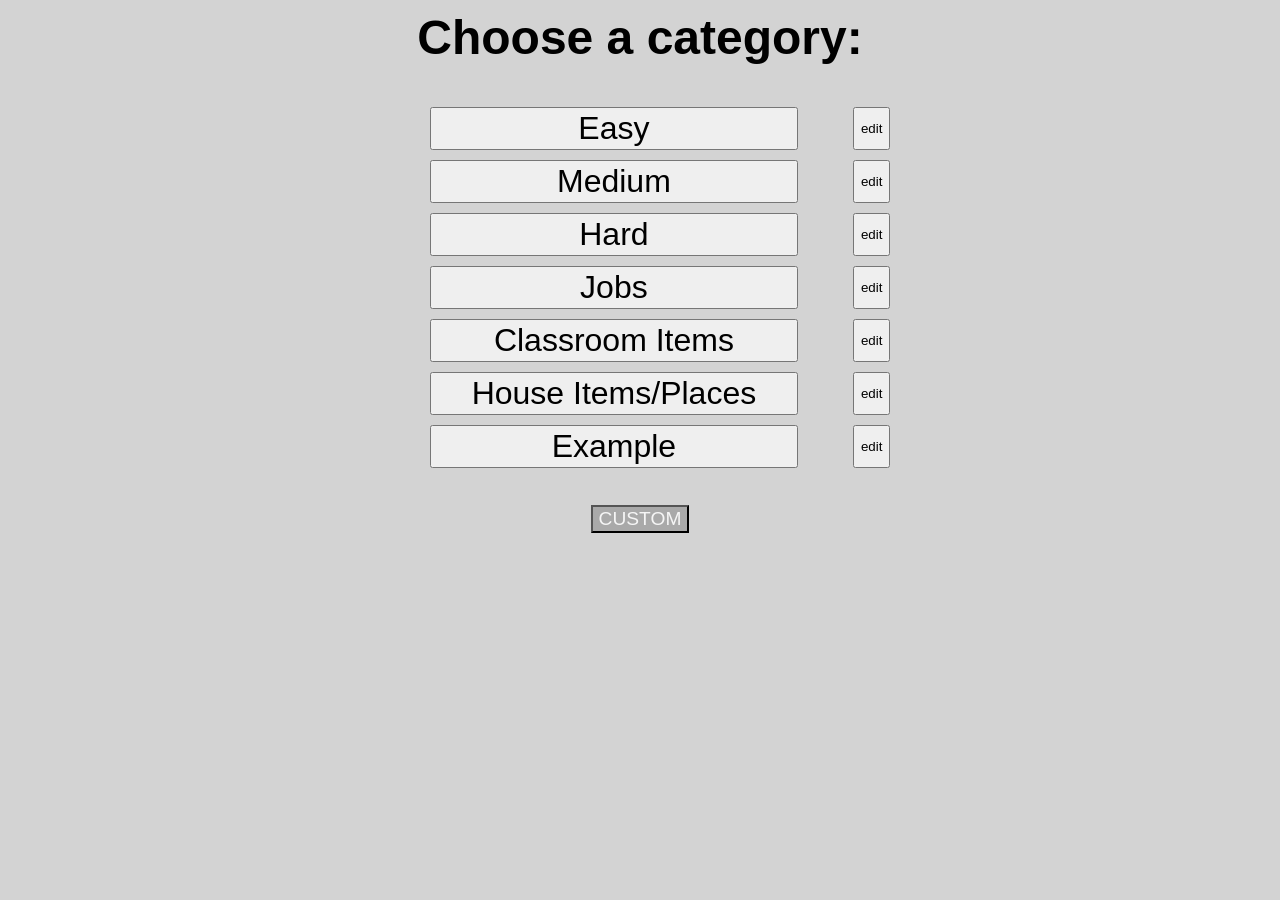
==== index.html @ 09a6c8d5 "Update and rename heads up.html to index.html" ====
<!DOCTYPE html>
<html lang="en">
<head>
    <meta charset="UTF-8">
    <meta name="viewport" content="width=device-width, initial-scale=1.0">
    <link rel="stylesheet" href="style.css">
    <title>Heads Up for Class</title>
</head>
<body>
      <div id="categories">
        <h2>Choose a category:</h2>
          <ul id="category-buttons">
            <li><button id="daily1" class="category">Easy</button><button id="daily1-edit" class="edit">edit</button></li>
            <li><button id="daily2" class="category">Medium</button><button id="daily2-edit" class="edit">edit</button></li>
            <li><button id="daily3" class="category">Hard</button><button id="daily3-edit" class="edit">edit</button></li>
            <li><button id="jobs" class="category">Jobs</button><button id="jobs-edit" class="edit">edit</button></li>
            <li><button id="classroom" class="category">Classroom Items</button><button id="classroom-edit" class="edit">edit</button></li>
            <li><button id="house" class="category">House Items/Places</button><button id="house-edit" class="edit">edit</button></li>
            <li><button id="example" class="category">Example</button><button id="example-edit" class="edit">edit</button></li>

          </ul>

        <button id="custom">CUSTOM</button>
      </div>

      <div id="customize">
        <button id="close-edit">x</button>
        <h3 id="c-title"></h3>
        <div>
          <input type="text" name="add" id="add">
          <button id="add-button">Enter</button>
        </div>
        <button id="start">Start with Custom</button>
      </div>


      <div id="game">
        <div id="word"></div>
        <div id="game-buttons">
          <button id="pass">PASS</button>
          <button id="get">GET</button>
        </div>
        <div id="game-info">
          <div>
            <p>
              Cards left: <span id="cards"></span>
            </p>
            <p>
              Score: <span id="score"></span>
            </p>
          </div>

          <div>
            <button id="reset">RESET</button>
            <button id="hide">HIDE</button>
          </div>
        </div>
      </div>

      <script src="app.js"></script>
</body>
</html>
---- style.css ----
body{
    font-family:'Gill Sans', 'Gill Sans MT', Calibri, 'Trebuchet MS', sans-serif ;
    margin: 0;
}

button{
    color: black;
}

#categories{
    position: absolute;
    z-index: 1;
    background-color: lightgray;
    display: flex;
    justify-content: start;
    align-items: center;
    flex-direction: column;
    width: 100vw;
    height: 100vh;
}

#category-buttons{
    display: flex;
    flex-direction: column;
    gap: 5px;
    width: 60%;
    overflow-y: hidden;
}

#category-buttons li{
    display: flex;
    justify-content: space-between;
}

h2{
    font-size: 3em;
    margin: 10px;
}

.category{
    font-family:'Gill Sans', 'Gill Sans MT', Calibri, 'Trebuchet MS', sans-serif;
    font-size: 2rem;
    color: black;
    width: 80%;
}

#customize{
    position: absolute;
    width: 100vw;
    height: 100vh;
    z-index: 2;
    background-color: lightskyblue;
    display: none;
    justify-content:center;
    align-items: center;
    text-align: center;
    flex-direction: column;
    gap: 10px;
}

#start{
    width: 15%;
}

#customize h3{
    font-size: 2.2em;
    font-family: Impact, Haettenschweiler, 'Arial Narrow Bold', sans-serif;
    margin-bottom: 10px;
}

#customize button{
    font-family: 'Courier New', Courier, monospace;
    font-size: 1.2em;
    width: fit-content;
}

#customize input{
    font-size: 1.2em;
}

ul{
    width: 90%;
    font-size: 2em;
    list-style: none;
    text-align: center;
    display: flex;
    align-items: center;
    flex-direction: column;
    overflow-y: scroll;
}

ul li{
    width: inherit;
    margin-bottom: 5px ;
}

.close{
    background-color: lightcoral;
    padding: 0 5px;
    border-radius: 2px;
    margin-left: 20px;
    /* display: none; */
}

#close-edit{
    position: absolute;
    top: -10px;
    left: 0;
    border: none;
    background-color: inherit;
    font-weight: 800;
    font-size: 50px !important;
    padding: 0 10px;
    font-family: Arial, Helvetica, sans-serif !important;
}

#custom{
    background-color: darkgray;
    color: whitesmoke;
    font-size: 1.2em;
}

#game{
    display: flex;
    flex-direction: column;
}

#word{
    text-align: center;
    display: none;
    justify-content: center;
    align-items: center;
    padding: 10px;
    font-size: calc(8rem + 2vw);
    background-color: whitesmoke;
    height: 400px;
}

#game-buttons{
    display: flex;
    justify-content: space-between;
    border-top: solid darkgrey 2px;
}

#game-buttons button{
    font-family: Impact, Haettenschweiler, 'Arial Narrow Bold', sans-serif;
    font-size: 2em;
    width: 30%;
    padding: 10px 0;
}

#pass{
    background-color: gold;
}

#get{
    background-color: greenyellow;
}

#game-info{
    padding: 10px;
}

#game-info p:nth-of-type(2){
    font-family: Impact, Haettenschweiler, 'Arial Narrow Bold', sans-serif;
    font-size: 1.5em;
}

#reset, #hide{
    font-family: 'Courier New', Courier, monospace;
    font-size: 1.2em;
    margin: 0 20px 0 0;
    width: 20%;
    padding: 5px 5px;
}

#reset{
    font-weight: 600;
    background-color: rgb(249, 94, 94);
}
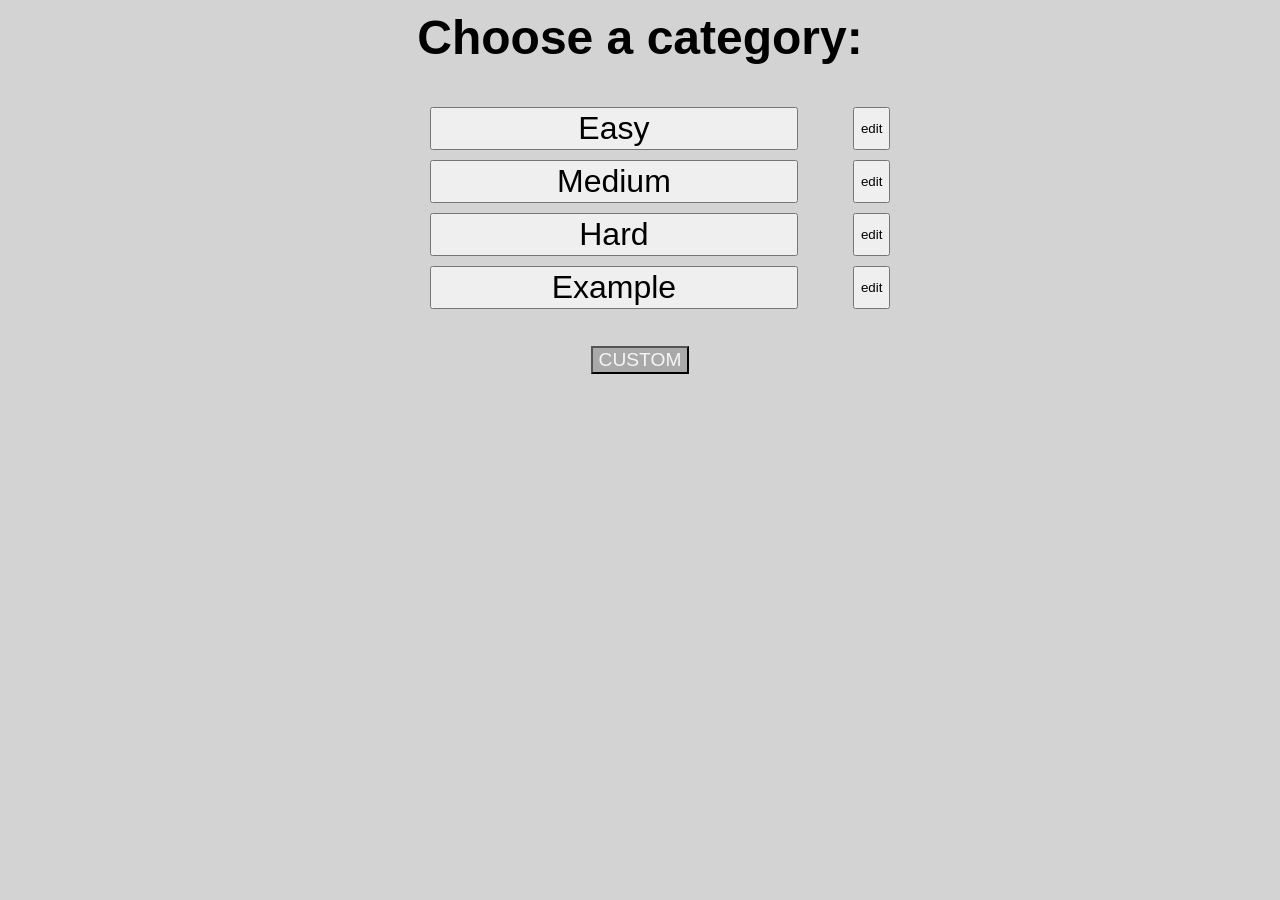
==== commit 761ccf22: "Fix HTML formatting issues in index.html" ====
--- a/index.html
+++ b/index.html
@@ -13,9 +13,6 @@
             <li><button id="daily1" class="category">Easy</button><button id="daily1-edit" class="edit">edit</button></li>
             <li><button id="daily2" class="category">Medium</button><button id="daily2-edit" class="edit">edit</button></li>
             <li><button id="daily3" class="category">Hard</button><button id="daily3-edit" class="edit">edit</button></li>
-            <li><button id="jobs" class="category">Jobs</button><button id="jobs-edit" class="edit">edit</button></li>
-            <li><button id="classroom" class="category">Classroom Items</button><button id="classroom-edit" class="edit">edit</button></li>
-            <li><button id="house" class="category">House Items/Places</button><button id="house-edit" class="edit">edit</button></li>
             <li><button id="example" class="category">Example</button><button id="example-edit" class="edit">edit</button></li>
 
           </ul>
@@ -60,3 +57,4 @@
       <script src="app.js"></script>
 </body>
 </html>
+
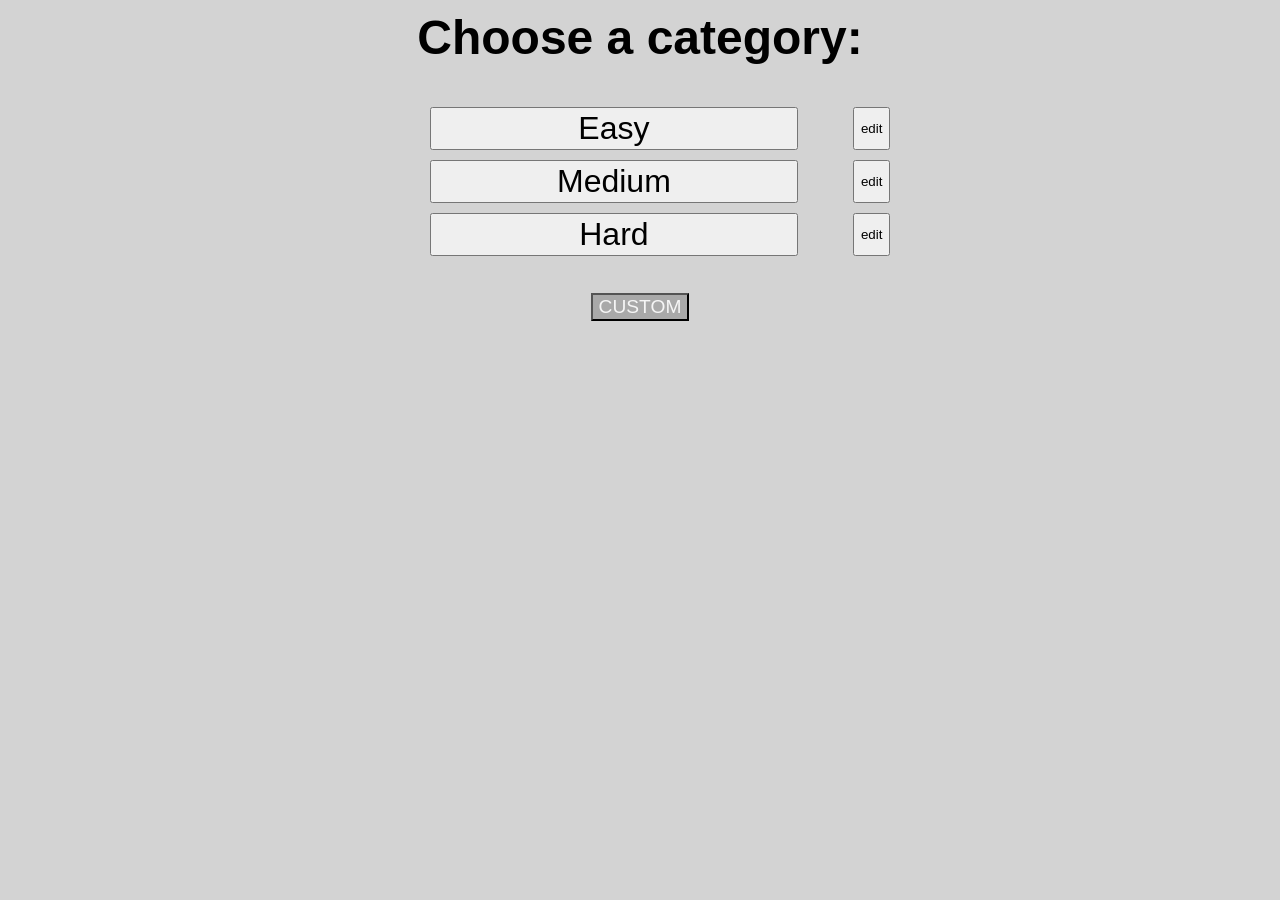
==== commit 415750f4: "Add files via upload" ====
--- a/index.html
+++ b/index.html
@@ -13,8 +13,6 @@
             <li><button id="daily1" class="category">Easy</button><button id="daily1-edit" class="edit">edit</button></li>
             <li><button id="daily2" class="category">Medium</button><button id="daily2-edit" class="edit">edit</button></li>
             <li><button id="daily3" class="category">Hard</button><button id="daily3-edit" class="edit">edit</button></li>
-            <li><button id="example" class="category">Example</button><button id="example-edit" class="edit">edit</button></li>
-
           </ul>
 
         <button id="custom">CUSTOM</button>
@@ -49,7 +47,6 @@
 
           <div>
             <button id="reset">RESET</button>
-            <button id="hide">HIDE</button>
           </div>
         </div>
       </div>
@@ -57,4 +54,3 @@
       <script src="app.js"></script>
 </body>
 </html>
-
--- a/style.css
+++ b/style.css
@@ -131,9 +131,12 @@
     justify-content: center;
     align-items: center;
     padding: 10px;
-    font-size: calc(8rem + 2vw);
+    font-size: clamp(2rem, 10vw, 8rem);
+    line-height: 1.1;
+    overflow-wrap: anywhere;
+    word-break: break-word;
     background-color: whitesmoke;
-    height: 400px;
+    height: 50vh;
 }
 
 #game-buttons{
@@ -166,7 +169,7 @@
     font-size: 1.5em;
 }
 
-#reset, #hide{
+#reset{
     font-family: 'Courier New', Courier, monospace;
     font-size: 1.2em;
     margin: 0 20px 0 0;
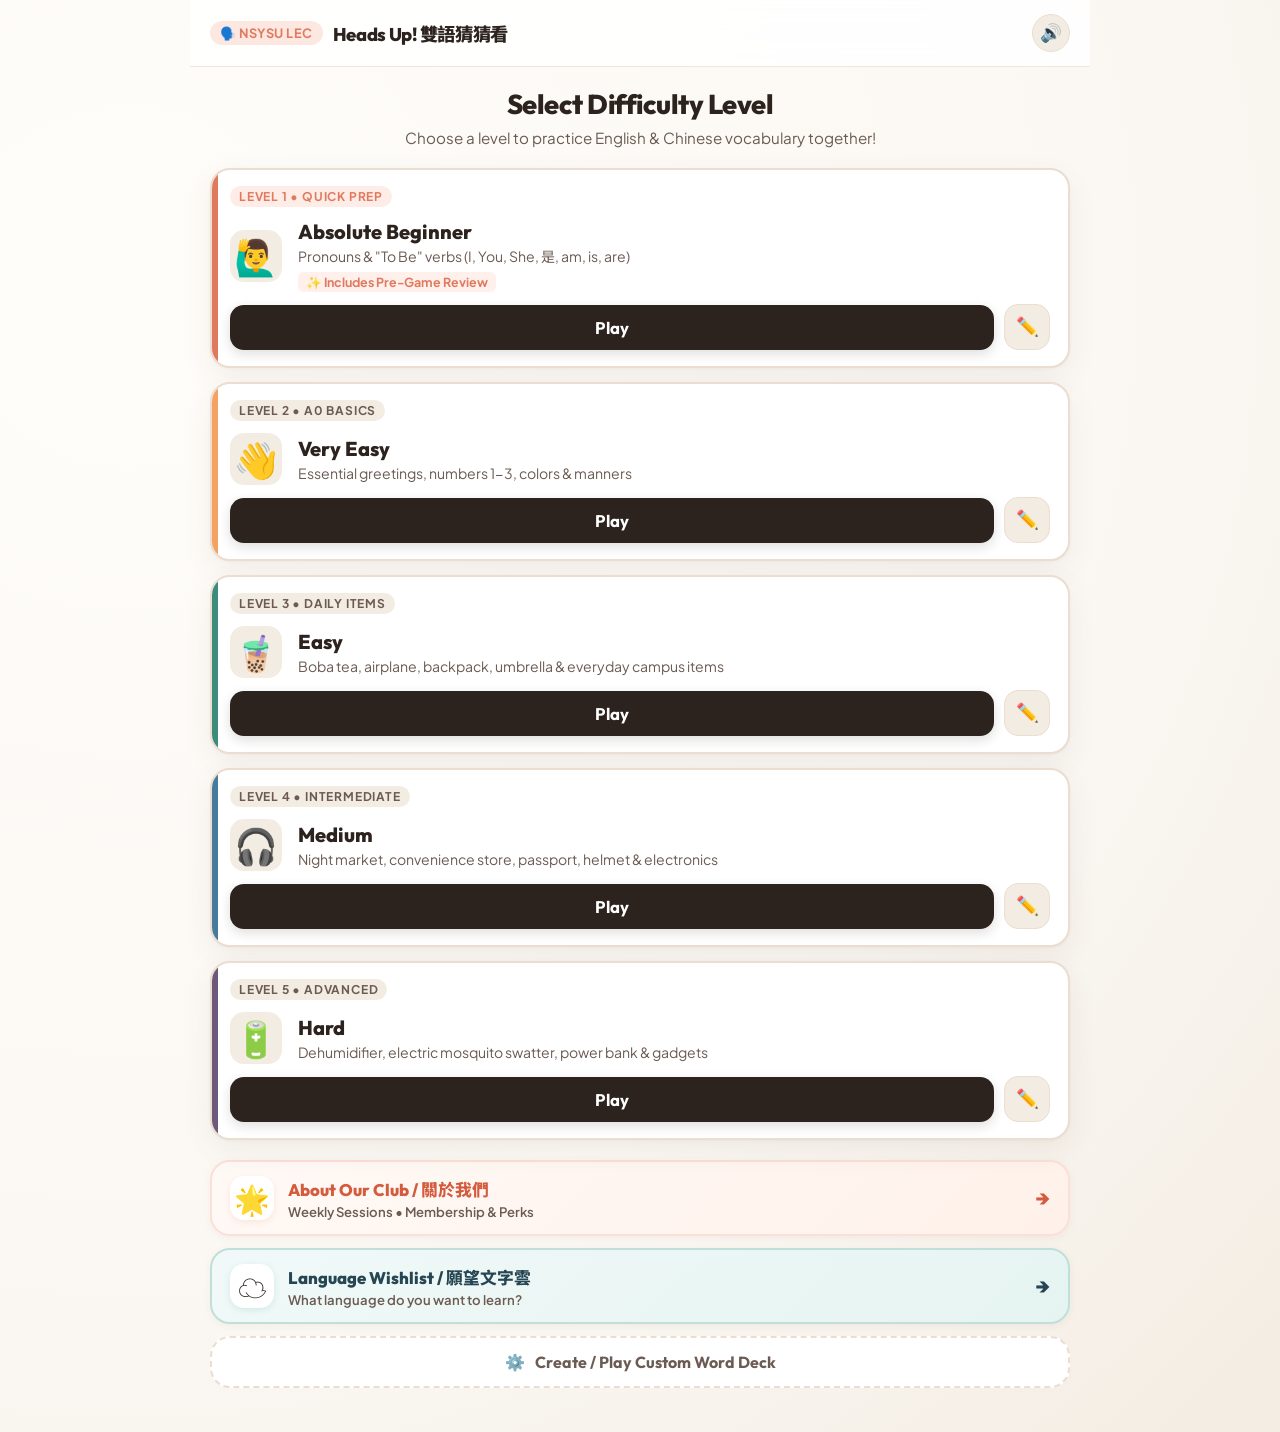
==== commit cd53c5b1: "v2.0 Club Fair Edition" ====
--- a/index.html
+++ b/index.html
@@ -1,56 +1,294 @@
-<!DOCTYPE html>
-<html lang="en">
-<head>
-    <meta charset="UTF-8">
-    <meta name="viewport" content="width=device-width, initial-scale=1.0">
-    <link rel="stylesheet" href="style.css">
-    <title>Heads Up for Class</title>
-</head>
-<body>
-      <div id="categories">
-        <h2>Choose a category:</h2>
-          <ul id="category-buttons">
-            <li><button id="daily1" class="category">Easy</button><button id="daily1-edit" class="edit">edit</button></li>
-            <li><button id="daily2" class="category">Medium</button><button id="daily2-edit" class="edit">edit</button></li>
-            <li><button id="daily3" class="category">Hard</button><button id="daily3-edit" class="edit">edit</button></li>
-          </ul>
-
-        <button id="custom">CUSTOM</button>
-      </div>
-
-      <div id="customize">
-        <button id="close-edit">x</button>
-        <h3 id="c-title"></h3>
-        <div>
-          <input type="text" name="add" id="add">
-          <button id="add-button">Enter</button>
-        </div>
-        <button id="start">Start with Custom</button>
-      </div>
-
-
-      <div id="game">
-        <div id="word"></div>
-        <div id="game-buttons">
-          <button id="pass">PASS</button>
-          <button id="get">GET</button>
-        </div>
-        <div id="game-info">
-          <div>
-            <p>
-              Cards left: <span id="cards"></span>
-            </p>
-            <p>
-              Score: <span id="score"></span>
-            </p>
-          </div>
-
-          <div>
-            <button id="reset">RESET</button>
-          </div>
-        </div>
-      </div>
-
-      <script src="app.js"></script>
-</body>
-</html>
+<!DOCTYPE html>
+<html lang="en">
+<head>
+    <meta charset="UTF-8">
+    <meta name="viewport" content="width=device-width, initial-scale=1.0, maximum-scale=1.0, user-scalable=no">
+    <title>NSYSU Heads Up! • Language Exchange Club</title>
+    <!-- Modern Typography from Google Fonts -->
+    <link rel="preconnect" href="https://fonts.googleapis.com">
+    <link rel="preconnect" href="https://fonts.gstatic.com" crossorigin>
+    <link href="https://fonts.googleapis.com/css2?family=Noto+Sans+TC:wght@400;600;700;900&family=Outfit:wght@400;600;700;800;900&family=Plus+Jakarta+Sans:wght@500;600;700;800&display=swap" rel="stylesheet">
+    <link rel="stylesheet" href="style.css">
+</head>
+<body>
+    <div class="app-container">
+        <!-- TOP APP BAR -->
+        <header class="app-header">
+            <div class="brand">
+                <span class="brand-badge">🗣️ NSYSU LEC</span>
+                <h1 class="app-title">Heads Up! 雙語猜猜看</h1>
+            </div>
+            <div class="header-controls">
+                <button id="sound-toggle" class="icon-btn" title="Toggle Sound" aria-label="Toggle Sound">🔊</button>
+            </div>
+        </header>
+
+        <!-- MAIN MENU / CATEGORIES SCREEN -->
+        <main id="categories" class="screen screen-active">
+            <div class="menu-intro">
+                <h2 class="section-title">Select Difficulty Level</h2>
+                <p class="section-subtitle">Choose a level to practice English & Chinese vocabulary together!</p>
+            </div>
+
+            <div id="category-grid" class="category-grid">
+                <!-- Level 1: Absolute Beginner -->
+                <div class="level-card level-absolute-beginner" data-level="absolute_beginner">
+                    <div class="level-badge">Level 1 • Quick Prep</div>
+                    <div class="level-content">
+                        <div class="level-icon">🙋‍♂️</div>
+                        <div class="level-info">
+                            <h3 class="level-title">Absolute Beginner</h3>
+                            <p class="level-desc">Pronouns & "To Be" verbs (I, You, She, 是, am, is, are)</p>
+                            <span class="level-tag">✨ Includes Pre-Game Review</span>
+                        </div>
+                    </div>
+                    <div class="card-actions">
+                        <button class="btn-play category" id="btn-absolute_beginner">Play</button>
+                        <button class="btn-edit edit" id="edit-absolute_beginner" title="View or Edit words">✏️</button>
+                    </div>
+                </div>
+
+                <!-- Level 2: Very Easy -->
+                <div class="level-card level-very-easy" data-level="very_easy">
+                    <div class="level-badge">Level 2 • A0 Basics</div>
+                    <div class="level-content">
+                        <div class="level-icon">👋</div>
+                        <div class="level-info">
+                            <h3 class="level-title">Very Easy</h3>
+                            <p class="level-desc">Essential greetings, numbers 1-3, colors & manners</p>
+                        </div>
+                    </div>
+                    <div class="card-actions">
+                        <button class="btn-play category" id="btn-very_easy">Play</button>
+                        <button class="btn-edit edit" id="edit-very_easy" title="View or Edit words">✏️</button>
+                    </div>
+                </div>
+
+                <!-- Level 3: Easy -->
+                <div class="level-card level-easy" data-level="easy">
+                    <div class="level-badge">Level 3 • Daily Items</div>
+                    <div class="level-content">
+                        <div class="level-icon">🧋</div>
+                        <div class="level-info">
+                            <h3 class="level-title">Easy</h3>
+                            <p class="level-desc">Boba tea, airplane, backpack, umbrella & everyday campus items</p>
+                        </div>
+                    </div>
+                    <div class="card-actions">
+                        <button class="btn-play category" id="btn-easy">Play</button>
+                        <button class="btn-edit edit" id="edit-easy" title="View or Edit words">✏️</button>
+                    </div>
+                </div>
+
+                <!-- Level 4: Medium -->
+                <div class="level-card level-medium" data-level="medium">
+                    <div class="level-badge">Level 4 • Intermediate</div>
+                    <div class="level-content">
+                        <div class="level-icon">🎧</div>
+                        <div class="level-info">
+                            <h3 class="level-title">Medium</h3>
+                            <p class="level-desc">Night market, convenience store, passport, helmet & electronics</p>
+                        </div>
+                    </div>
+                    <div class="card-actions">
+                        <button class="btn-play category" id="btn-medium">Play</button>
+                        <button class="btn-edit edit" id="edit-medium" title="View or Edit words">✏️</button>
+                    </div>
+                </div>
+
+                <!-- Level 5: Hard -->
+                <div class="level-card level-hard" data-level="hard">
+                    <div class="level-badge">Level 5 • Advanced</div>
+                    <div class="level-content">
+                        <div class="level-icon">🔋</div>
+                        <div class="level-info">
+                            <h3 class="level-title">Hard</h3>
+                            <p class="level-desc">Dehumidifier, electric mosquito swatter, power bank & gadgets</p>
+                        </div>
+                    </div>
+                    <div class="card-actions">
+                        <button class="btn-play category" id="btn-hard">Play</button>
+                        <button class="btn-edit edit" id="edit-hard" title="View or Edit words">✏️</button>
+                    </div>
+                </div>
+            </div>
+
+            <!-- Menu Action Section: About Club, Word Cloud & Custom Deck -->
+            <div class="menu-action-section">
+                <a id="about-btn" href="about.html" class="btn-about" title="Learn more about our club">
+                    <div class="btn-about-content">
+                        <span class="btn-about-icon">🌟</span>
+                        <div class="btn-about-text">
+                            <span class="btn-about-title">About Our Club / 關於我們</span>
+                            <span class="btn-about-subtitle">Weekly Sessions • Membership & Perks</span>
+                        </div>
+                    </div>
+                    <span class="btn-about-arrow">→</span>
+                </a>
+
+                <a id="wordcloud-btn" href="wordcloud.html" class="btn-about" style="border-color: #C1DFDA; background: linear-gradient(135deg, #F0F9F8 0%, #E6F4F1 100%);" title="Interactive Language Wishlist Word Cloud">
+                    <div class="btn-about-content">
+                        <span class="btn-about-icon" style="box-shadow: 0 2px 6px rgba(42, 157, 143, 0.15);">☁️</span>
+                        <div class="btn-about-text">
+                            <span class="btn-about-title" style="color: #264653;">Language Wishlist / 願望文字雲</span>
+                            <span class="btn-about-subtitle">What language do you want to learn?</span>
+                        </div>
+                    </div>
+                    <span class="btn-about-arrow" style="color: #264653;">→</span>
+                </a>
+
+                <button id="custom" class="btn-custom">
+                    <span class="custom-icon">⚙️</span>
+                    <span>Create / Play Custom Word Deck</span>
+                </button>
+            </div>
+        </main>
+
+        <!-- PRE-GAME REVIEW SCREEN (FOR ABSOLUTE BEGINNER) -->
+        <section id="pregame-screen" class="screen" aria-hidden="true">
+            <div class="pregame-header">
+                <button id="pregame-back" class="btn-back">← Back to Levels</button>
+                <div class="pregame-badge">Level 1 Study Prep</div>
+                <h2 class="pregame-title">Absolute Beginner Review</h2>
+                <p class="pregame-subtitle">Take a moment to memorize these foundational pronouns and "to be" verbs!</p>
+            </div>
+
+            <!-- Target Goal Banner -->
+            <div class="learning-goal-card">
+                <div class="goal-icon">🎯</div>
+                <div class="goal-text">
+                    <strong>Booth Goal:</strong> After this round, you'll be able to introduce yourself:
+                    <div class="goal-examples">
+                        <span class="formula-chip">I am [Name] ↔ 我是 [Name] <small>(wǒ shì...)</small></span>
+                        <span class="formula-chip">You are [Name] ↔ 你是 [Name] <small>(nǐ shì...)</small></span>
+                    </div>
+                </div>
+            </div>
+
+            <!-- Flashcard Grid -->
+            <div id="pregame-vocab-grid" class="vocab-grid">
+                <!-- Dynamically populated via app.js -->
+            </div>
+
+            <div class="pregame-actions">
+                <button id="pregame-start-btn" class="btn-start-game">
+                    <span>🚀 I'm Ready! Start Game</span>
+                </button>
+            </div>
+        </section>
+
+        <!-- ACTIVE GAMEPLAY SCREEN -->
+        <section id="game" class="screen" aria-hidden="true">
+            <!-- Game Top Status Bar -->
+            <div id="game-status-bar" class="game-status-bar">
+                <button id="exit-game" class="btn-icon-exit" title="Exit to Menu">← Exit</button>
+                <div class="status-center">
+                    <span id="current-level-badge" class="level-indicator">Level</span>
+                    <div class="status-pills">
+                        <span class="pill pill-cards">Cards: <strong id="cards">0</strong></span>
+                        <span class="pill pill-score">Score: <strong id="score">0</strong></span>
+                    </div>
+                </div>
+                <button id="reset" class="btn-reset" title="Restart Deck">↺ Reset</button>
+            </div>
+
+            <!-- Main Word Card Area -->
+            <div class="game-card-wrapper">
+                <div id="word" class="active-word-card">
+                    <div class="word-placeholder">Get Ready...</div>
+                </div>
+            </div>
+
+            <!-- Keyboard Help for Facilitator -->
+            <div class="keyboard-hint">
+                <span>Keyboard: <kbd>←</kbd> / <kbd>P</kbd> Pass &nbsp;•&nbsp; <kbd>→</kbd> / <kbd>Space</kbd> / <kbd>G</kbd> Get</span>
+            </div>
+
+            <!-- MASSIVE MOBILE ACTION BUTTONS -->
+            <div id="game-buttons" class="game-action-buttons">
+                <button id="pass" class="action-btn btn-pass" aria-label="Pass Word">
+                    <span class="btn-label">PASS</span>
+                    <span class="btn-subtext">Skip (0 pts)</span>
+                </button>
+                <button id="get" class="action-btn btn-get" aria-label="Got Word Correct">
+                    <span class="btn-label">GET!</span>
+                    <span class="btn-subtext">Correct (+1 pt)</span>
+                </button>
+            </div>
+        </section>
+
+        <!-- GAME OVER / RESULTS MODAL -->
+        <div id="game-over-modal" class="modal-overlay" aria-hidden="true">
+            <div class="modal-dialog celebration-dialog">
+                <div class="celebration-emoji">🎉</div>
+                <h2 class="modal-title">Round Complete!</h2>
+                <p class="modal-subtitle">Great teamwork practicing English & Chinese!</p>
+                
+                <div class="score-summary-card">
+                    <div class="summary-item">
+                        <span class="summary-label">Final Score</span>
+                        <span id="final-score" class="summary-value">0</span>
+                    </div>
+                    <div class="summary-item">
+                        <span class="summary-label">Difficulty</span>
+                        <span id="final-level" class="summary-badge">Level</span>
+                    </div>
+                </div>
+
+                <!-- Community Social CTA Section -->
+                <div class="modal-community-section">
+                    <span class="community-heading">Join our community! 加入我們！</span>
+                    <div class="modal-social-buttons">
+                        <a href="https://www.instagram.com/nsysu_lec" target="_blank" rel="noopener noreferrer" class="modal-social-btn btn-modal-instagram" aria-label="Follow NSYSU LEC on Instagram">
+                            <svg width="18" height="18" viewBox="0 0 24 24" fill="none" stroke="currentColor" stroke-width="2" stroke-linecap="round" stroke-linejoin="round">
+                                <rect x="2" y="2" width="20" height="20" rx="5" ry="5"></rect>
+                                <path d="M16 11.37A4 4 0 1 1 12.63 8 4 4 0 0 1 16 11.37z"></path>
+                                <line x1="17.5" y1="6.5" x2="17.51" y2="6.5"></line>
+                            </svg>
+                            <span>Instagram</span>
+                        </a>
+                        <a href="https://line.me/R/ti/g/VmxLKr2CCt" target="_blank" rel="noopener noreferrer" class="modal-social-btn btn-modal-line" aria-label="Join NSYSU LEC on LINE Group">
+                            <svg width="18" height="18" viewBox="0 0 24 24" fill="currentColor">
+                                <path d="M19.365 9.863c.349 0 .63.285.63.631 0 .345-.281.63-.63.63H17.61v1.125h1.755c.349 0 .63.283.63.63 0 .344-.281.629-.63.629h-2.386c-.345 0-.627-.285-.627-.629V8.108c0-.345.282-.63.627-.63h2.386c.349 0 .63.285.63.63 0 .349-.281.63-.63.63H17.61v1.125h1.755zm-3.855 3.016c0 .27-.174.51-.432.596-.064.021-.133.031-.199.031-.211 0-.391-.09-.51-.25l-2.443-3.317v2.94c0 .344-.279.629-.631.629-.346 0-.626-.285-.626-.629V8.108c0-.27.173-.51.43-.595.06-.023.136-.033.194-.033.195 0 .375.104.495.254l2.462 3.33V8.108c0-.345.282-.63.63-.63.345 0 .63.285.63.63v4.771zm-5.741 0c0 .344-.282.629-.631.629-.345 0-.627-.285-.627-.629V8.108c0-.345.282-.63.627-.63.349 0 .631.285.631.63v4.771zm-2.466.629H4.917c-.345 0-.63-.285-.63-.629V8.108c0-.345.285-.63.63-.63.348 0 .63.285.63.63v4.141h1.756c.348 0 .629.283.629.63 0 .344-.281.629-.629.629M24 10.314C24 4.943 18.615.572 12 .572S0 4.943 0 10.314c0 4.811 4.27 8.842 10.035 9.608.391.082.923.258 1.058.59.12.301.079.766.038 1.08l-.164 1.02c-.045.301-.24 1.186 1.049.645 1.291-.539 6.916-4.078 9.436-6.975C23.176 14.393 24 12.458 24 10.314"/>
+                            </svg>
+                            <span>LINE Group</span>
+                        </a>
+                    </div>
+                </div>
+
+                <div class="modal-actions">
+                    <button id="play-again-btn" class="btn-modal-primary">🔄 Play Level Again</button>
+                    <button id="return-menu-btn" class="btn-modal-secondary">🏠 Back to Levels</button>
+                </div>
+            </div>
+        </div>
+
+        <!-- CUSTOMIZE & WORD EDIT MODAL -->
+        <div id="customize" class="modal-overlay" aria-hidden="true">
+            <div class="modal-dialog edit-dialog">
+                <div class="modal-header">
+                    <h3 id="c-title" class="modal-title">Customize Words</h3>
+                    <button id="close-edit" class="btn-modal-close" aria-label="Close dialog">✕</button>
+                </div>
+
+                <div class="add-word-bar">
+                    <input type="text" name="add" id="add" placeholder="e.g. Bubble Tea / 珍珠奶茶 (zhēn zhū nǎi chá)" autocomplete="off">
+                    <button id="add-button" class="btn-add">Add Word</button>
+                </div>
+                <p class="edit-hint">Format tip: <code>English / 中文 (pinyin)</code> with optional emoji.</p>
+
+                <div class="words-list-wrapper">
+                    <!-- Dynamic list container -->
+                    <div id="edit-list-container"></div>
+                </div>
+
+                <div class="modal-footer">
+                    <button id="start" class="btn-modal-primary">Start with this Deck</button>
+                </div>
+            </div>
+        </div>
+    </div>
+
+    <script src="app.js"></script>
+</body>
+</html>
--- a/style.css
+++ b/style.css
@@ -1,183 +1,2980 @@
-body{
-    font-family:'Gill Sans', 'Gill Sans MT', Calibri, 'Trebuchet MS', sans-serif ;
-    margin: 0;
-}
-
-button{
-    color: black;
-}
-
-#categories{
-    position: absolute;
-    z-index: 1;
-    background-color: lightgray;
-    display: flex;
-    justify-content: start;
-    align-items: center;
-    flex-direction: column;
-    width: 100vw;
-    height: 100vh;
-}
-
-#category-buttons{
-    display: flex;
-    flex-direction: column;
-    gap: 5px;
-    width: 60%;
-    overflow-y: hidden;
-}
-
-#category-buttons li{
-    display: flex;
-    justify-content: space-between;
-}
-
-h2{
-    font-size: 3em;
-    margin: 10px;
-}
-
-.category{
-    font-family:'Gill Sans', 'Gill Sans MT', Calibri, 'Trebuchet MS', sans-serif;
-    font-size: 2rem;
-    color: black;
-    width: 80%;
-}
-
-#customize{
-    position: absolute;
-    width: 100vw;
-    height: 100vh;
-    z-index: 2;
-    background-color: lightskyblue;
-    display: none;
-    justify-content:center;
-    align-items: center;
-    text-align: center;
-    flex-direction: column;
-    gap: 10px;
-}
-
-#start{
-    width: 15%;
-}
-
-#customize h3{
-    font-size: 2.2em;
-    font-family: Impact, Haettenschweiler, 'Arial Narrow Bold', sans-serif;
-    margin-bottom: 10px;
-}
-
-#customize button{
-    font-family: 'Courier New', Courier, monospace;
-    font-size: 1.2em;
-    width: fit-content;
-}
-
-#customize input{
-    font-size: 1.2em;
-}
-
-ul{
-    width: 90%;
-    font-size: 2em;
-    list-style: none;
-    text-align: center;
-    display: flex;
-    align-items: center;
-    flex-direction: column;
-    overflow-y: scroll;
-}
-
-ul li{
-    width: inherit;
-    margin-bottom: 5px ;
-}
-
-.close{
-    background-color: lightcoral;
-    padding: 0 5px;
-    border-radius: 2px;
-    margin-left: 20px;
-    /* display: none; */
-}
-
-#close-edit{
-    position: absolute;
-    top: -10px;
-    left: 0;
-    border: none;
-    background-color: inherit;
-    font-weight: 800;
-    font-size: 50px !important;
-    padding: 0 10px;
-    font-family: Arial, Helvetica, sans-serif !important;
-}
-
-#custom{
-    background-color: darkgray;
-    color: whitesmoke;
-    font-size: 1.2em;
-}
-
-#game{
-    display: flex;
-    flex-direction: column;
-}
-
-#word{
-    text-align: center;
-    display: none;
-    justify-content: center;
-    align-items: center;
-    padding: 10px;
-    font-size: clamp(2rem, 10vw, 8rem);
-    line-height: 1.1;
-    overflow-wrap: anywhere;
-    word-break: break-word;
-    background-color: whitesmoke;
-    height: 50vh;
-}
-
-#game-buttons{
-    display: flex;
-    justify-content: space-between;
-    border-top: solid darkgrey 2px;
-}
-
-#game-buttons button{
-    font-family: Impact, Haettenschweiler, 'Arial Narrow Bold', sans-serif;
-    font-size: 2em;
-    width: 30%;
-    padding: 10px 0;
-}
-
-#pass{
-    background-color: gold;
-}
-
-#get{
-    background-color: greenyellow;
-}
-
-#game-info{
-    padding: 10px;
-}
-
-#game-info p:nth-of-type(2){
-    font-family: Impact, Haettenschweiler, 'Arial Narrow Bold', sans-serif;
-    font-size: 1.5em;
-}
-
-#reset{
-    font-family: 'Courier New', Courier, monospace;
-    font-size: 1.2em;
-    margin: 0 20px 0 0;
-    width: 20%;
-    padding: 5px 5px;
-}
-
-#reset{
-    font-weight: 600;
-    background-color: rgb(249, 94, 94);
-}
+/* ==========================================================================
+   NSYSU Language Exchange Club - Unified Design System
+   Heads Up Game • Club Landing Page • Interactive Word Cloud
+   ========================================================================== */
+
+:root {
+    /* Warm Campus & Cafe Palette */
+    --bg-main: #FBF8F4;
+    --bg-surface: #FFFFFF;
+    --bg-surface-elevated: #FFFDF9;
+    --bg-subtle: #F3ECE2;
+    --border-color: #EBDDCF;
+    --border-subtle: #F0E6DC;
+    
+    /* Typography Colors */
+    --text-primary: #2C221E;
+    --text-secondary: #6B5B53;
+    --text-muted: #9C8C84;
+    --text-inverse: #FFFFFF;
+    
+    /* Level Accent Colors */
+    --color-absolute-beginner: #E07A5F;
+    --color-very-easy: #F4A261;
+    --color-easy: #3D8B7A;
+    --color-medium: #457B9D;
+    --color-hard: #6D597A;
+    --color-custom: #7C6A58;
+
+    /* Gameplay Actions */
+    --btn-pass-bg: linear-gradient(135deg, #F4A261 0%, #E76F51 100%);
+    --btn-pass-shadow: 0 8px 24px rgba(231, 111, 81, 0.35);
+    --btn-pass-border: #D45B3E;
+
+    --btn-get-bg: linear-gradient(135deg, #52B788 0%, #2D6A4F 100%);
+    --btn-get-shadow: 0 8px 24px rgba(45, 106, 79, 0.38);
+    --btn-get-border: #1E4E38;
+
+    /* Brand & Social Colors */
+    --brand-accent: #E07A5F;
+    --brand-accent-soft: #FDE8E1;
+    --color-line: #06C755;
+    --color-line-hover: #05b34c;
+    --gradient-instagram: linear-gradient(45deg, #f09433 0%, #e6683c 25%, #dc2743 50%, #cc2366 75%, #bc1888 100%);
+
+    /* Radii */
+    --radius-sm: 8px;
+    --radius-md: 14px;
+    --radius-lg: 20px;
+    --radius-xl: 28px;
+    --radius-full: 9999px;
+
+    /* Shadows */
+    --shadow-sm: 0 2px 8px rgba(78, 52, 46, 0.05);
+    --shadow-md: 0 6px 20px rgba(78, 52, 46, 0.08);
+    --shadow-lg: 0 14px 36px rgba(78, 52, 46, 0.12);
+    --shadow-card: 0 10px 30px rgba(78, 52, 46, 0.07), 0 1px 3px rgba(0, 0, 0, 0.03);
+
+    /* Fonts */
+    --font-heading: 'Outfit', 'Noto Sans TC', sans-serif;
+    --font-body: 'Plus Jakarta Sans', 'Noto Sans TC', sans-serif;
+    --font-cn: 'Noto Sans TC', sans-serif;
+}
+
+/* Box sizing and Base Reset */
+*, *::before, *::after {
+    box-sizing: border-box;
+    margin: 0;
+    padding: 0;
+    -webkit-tap-highlight-color: transparent;
+}
+
+html, body {
+    width: 100%;
+    min-height: 100%;
+    overflow-x: hidden;
+    background-color: var(--bg-main);
+    color: var(--text-primary);
+    font-family: var(--font-body);
+    -webkit-font-smoothing: antialiased;
+    -moz-osx-font-smoothing: grayscale;
+}
+
+body {
+    background: radial-gradient(circle at 10% 20%, #FFFDF9 0%, var(--bg-main) 60%, var(--bg-subtle) 100%);
+    user-select: none;
+}
+
+a {
+    color: inherit;
+    text-decoration: none;
+}
+
+/* App Container (Heads Up Game) */
+.app-container {
+    width: 100%;
+    max-width: 900px;
+    margin: 0 auto;
+    min-height: 100vh;
+    display: flex;
+    flex-direction: column;
+    position: relative;
+    padding: 0;
+}
+
+/* --------------------------------------------------------------------------
+   App Header (Heads Up Game)
+   -------------------------------------------------------------------------- */
+.app-header {
+    display: flex;
+    justify-content: space-between;
+    align-items: center;
+    padding: 14px 20px;
+    background: rgba(255, 255, 255, 0.84);
+    backdrop-filter: blur(12px);
+    -webkit-backdrop-filter: blur(12px);
+    border-bottom: 1px solid var(--border-subtle);
+    position: sticky;
+    top: 0;
+    z-index: 50;
+}
+
+.brand {
+    display: flex;
+    align-items: center;
+    gap: 10px;
+}
+
+.brand-badge {
+    background: var(--brand-accent-soft);
+    color: var(--brand-accent);
+    font-size: 0.8rem;
+    font-weight: 700;
+    padding: 4px 10px;
+    border-radius: var(--radius-full);
+    letter-spacing: 0.5px;
+    display: inline-flex;
+    align-items: center;
+    gap: 4px;
+}
+
+.app-title {
+    font-family: var(--font-heading);
+    font-size: 1.15rem;
+    font-weight: 800;
+    color: var(--text-primary);
+    letter-spacing: -0.3px;
+}
+
+.header-controls {
+    display: flex;
+    align-items: center;
+    gap: 8px;
+}
+
+.icon-btn {
+    background: var(--bg-subtle);
+    border: 1px solid var(--border-color);
+    border-radius: var(--radius-full);
+    width: 38px;
+    height: 38px;
+    display: flex;
+    align-items: center;
+    justify-content: center;
+    font-size: 1.1rem;
+    cursor: pointer;
+    transition: all 0.2s ease;
+}
+
+.icon-btn:hover {
+    background: var(--border-color);
+    transform: scale(1.05);
+}
+
+.icon-btn:active {
+    transform: scale(0.95);
+}
+
+/* --------------------------------------------------------------------------
+   Screen Transitions & Layout (Heads Up Game)
+   -------------------------------------------------------------------------- */
+.screen {
+    display: none;
+    flex-direction: column;
+    flex: 1;
+    width: 100%;
+    padding: 20px;
+    opacity: 0;
+    transform: translateY(8px);
+    transition: opacity 0.25s ease, transform 0.25s ease;
+}
+
+.screen.screen-active {
+    display: flex;
+    opacity: 1;
+    transform: translateY(0);
+}
+
+/* --------------------------------------------------------------------------
+   Main Menu / Categories Screen
+   -------------------------------------------------------------------------- */
+.menu-intro {
+    text-align: center;
+    margin-bottom: 20px;
+}
+
+.section-title {
+    font-family: var(--font-heading);
+    font-size: 1.7rem;
+    font-weight: 800;
+    color: var(--text-primary);
+    letter-spacing: -0.5px;
+    margin-bottom: 6px;
+}
+
+.section-subtitle {
+    font-size: 0.95rem;
+    color: var(--text-secondary);
+    line-height: 1.4;
+}
+
+.category-grid {
+    display: flex;
+    flex-direction: column;
+    gap: 14px;
+    margin-bottom: 20px;
+}
+
+/* Level Cards */
+.level-card {
+    background: var(--bg-surface);
+    border: 2px solid var(--border-color);
+    border-radius: var(--radius-lg);
+    padding: 16px 18px;
+    box-shadow: var(--shadow-card);
+    display: flex;
+    flex-direction: column;
+    gap: 12px;
+    position: relative;
+    overflow: hidden;
+    transition: transform 0.2s ease, box-shadow 0.2s ease, border-color 0.2s ease;
+}
+
+.level-card::before {
+    content: '';
+    position: absolute;
+    left: 0;
+    top: 0;
+    bottom: 0;
+    width: 6px;
+}
+
+.level-absolute-beginner::before { background: var(--color-absolute-beginner); }
+.level-very-easy::before { background: var(--color-very-easy); }
+.level-easy::before { background: var(--color-easy); }
+.level-medium::before { background: var(--color-medium); }
+.level-hard::before { background: var(--color-hard); }
+
+.level-card:hover {
+    transform: translateY(-2px);
+    box-shadow: var(--shadow-md);
+    border-color: #D8C7B8;
+}
+
+.level-badge {
+    align-self: flex-start;
+    font-size: 0.75rem;
+    font-weight: 700;
+    text-transform: uppercase;
+    letter-spacing: 0.8px;
+    padding: 3px 9px;
+    border-radius: var(--radius-full);
+    background: var(--bg-subtle);
+    color: var(--text-secondary);
+}
+
+.level-absolute-beginner .level-badge {
+    background: #FEECE7;
+    color: var(--color-absolute-beginner);
+}
+
+.level-content {
+    display: flex;
+    align-items: center;
+    gap: 16px;
+}
+
+.level-icon {
+    font-size: 2.2rem;
+    width: 52px;
+    height: 52px;
+    min-width: 52px;
+    background: var(--bg-subtle);
+    border-radius: var(--radius-md);
+    display: flex;
+    align-items: center;
+    justify-content: center;
+}
+
+.level-info {
+    flex: 1;
+}
+
+.level-title {
+    font-family: var(--font-heading);
+    font-size: 1.25rem;
+    font-weight: 800;
+    color: var(--text-primary);
+    margin-bottom: 3px;
+}
+
+.level-desc {
+    font-size: 0.88rem;
+    color: var(--text-secondary);
+    line-height: 1.35;
+}
+
+.level-tag {
+    display: inline-block;
+    margin-top: 6px;
+    font-size: 0.78rem;
+    font-weight: 700;
+    color: var(--color-absolute-beginner);
+    background: #FFF0EB;
+    padding: 2px 8px;
+    border-radius: 6px;
+}
+
+.card-actions {
+    display: flex;
+    gap: 10px;
+    align-items: center;
+}
+
+.btn-play {
+    flex: 1;
+    background: var(--text-primary);
+    color: var(--text-inverse);
+    font-family: var(--font-heading);
+    font-size: 1.05rem;
+    font-weight: 700;
+    padding: 12px 20px;
+    border: none;
+    border-radius: var(--radius-md);
+    cursor: pointer;
+    box-shadow: 0 4px 12px rgba(44, 34, 30, 0.15);
+    transition: all 0.2s ease;
+    display: flex;
+    align-items: center;
+    justify-content: center;
+    gap: 8px;
+}
+
+.btn-play:hover {
+    background: #433630;
+    transform: scale(1.01);
+}
+
+.btn-play:active {
+    transform: scale(0.98);
+}
+
+.btn-edit {
+    background: var(--bg-subtle);
+    border: 1px solid var(--border-color);
+    border-radius: var(--radius-md);
+    width: 46px;
+    height: 46px;
+    display: flex;
+    align-items: center;
+    justify-content: center;
+    font-size: 1.15rem;
+    cursor: pointer;
+    transition: all 0.2s ease;
+}
+
+.btn-edit:hover {
+    background: var(--border-color);
+    transform: scale(1.05);
+}
+
+/* --------------------------------------------------------------------------
+   Menu Action Section (About Link & Custom Deck)
+   -------------------------------------------------------------------------- */
+.menu-action-section {
+    display: flex;
+    flex-direction: column;
+    gap: 12px;
+    margin-bottom: 24px;
+}
+
+.btn-about {
+    width: 100%;
+    background: linear-gradient(135deg, #FFF9F5 0%, #FFF1EA 100%);
+    border: 2px solid #FCDFD7;
+    border-radius: var(--radius-lg);
+    padding: 14px 18px;
+    cursor: pointer;
+    display: flex;
+    align-items: center;
+    justify-content: space-between;
+    gap: 14px;
+    box-shadow: var(--shadow-sm);
+    transition: all 0.2s ease;
+    text-align: left;
+    text-decoration: none;
+}
+
+.btn-about:hover {
+    transform: translateY(-2px);
+    border-color: var(--brand-accent);
+    box-shadow: 0 8px 24px rgba(224, 122, 95, 0.22);
+    background: linear-gradient(135deg, #FFFDFB 0%, #FFEBE0 100%);
+}
+
+.btn-about:active {
+    transform: scale(0.98);
+}
+
+.btn-about-content {
+    display: flex;
+    align-items: center;
+    gap: 14px;
+}
+
+.btn-about-icon {
+    font-size: 1.8rem;
+    background: #FFFFFF;
+    width: 44px;
+    height: 44px;
+    min-width: 44px;
+    border-radius: var(--radius-md);
+    display: flex;
+    align-items: center;
+    justify-content: center;
+    box-shadow: 0 2px 6px rgba(224, 122, 95, 0.15);
+}
+
+.btn-about-text {
+    display: flex;
+    flex-direction: column;
+    gap: 2px;
+}
+
+.btn-about-title {
+    font-family: var(--font-heading);
+    font-size: 1.05rem;
+    font-weight: 800;
+    color: #D45B3E;
+}
+
+.btn-about-subtitle {
+    font-size: 0.82rem;
+    color: var(--text-secondary);
+    font-weight: 600;
+}
+
+.btn-about-arrow {
+    font-family: var(--font-heading);
+    font-size: 1.3rem;
+    font-weight: 800;
+    color: #D45B3E;
+    transition: transform 0.2s ease;
+}
+
+.btn-about:hover .btn-about-arrow {
+    transform: translateX(4px);
+}
+
+.btn-custom {
+    width: 100%;
+    background: var(--bg-surface);
+    border: 2px dashed var(--border-color);
+    border-radius: var(--radius-lg);
+    padding: 14px 20px;
+    font-family: var(--font-heading);
+    font-size: 1rem;
+    font-weight: 700;
+    color: var(--text-secondary);
+    cursor: pointer;
+    display: flex;
+    align-items: center;
+    justify-content: center;
+    gap: 10px;
+    transition: all 0.2s ease;
+}
+
+.btn-custom:hover {
+    border-color: var(--brand-accent);
+    color: var(--brand-accent);
+    background: var(--brand-accent-soft);
+}
+
+/* --------------------------------------------------------------------------
+   Pre-Game Review Screen (Level 1 Study Prep)
+   -------------------------------------------------------------------------- */
+#pregame-screen {
+    gap: 18px;
+}
+
+.pregame-header {
+    display: flex;
+    flex-direction: column;
+    align-items: center;
+    text-align: center;
+    position: relative;
+    padding-top: 10px;
+}
+
+.btn-back {
+    align-self: flex-start;
+    background: var(--bg-surface);
+    border: 1px solid var(--border-color);
+    color: var(--text-secondary);
+    font-family: var(--font-heading);
+    font-size: 0.9rem;
+    font-weight: 700;
+    padding: 8px 14px;
+    border-radius: var(--radius-full);
+    cursor: pointer;
+    margin-bottom: 12px;
+    transition: all 0.2s ease;
+}
+
+.btn-back:hover {
+    background: var(--bg-subtle);
+    color: var(--text-primary);
+}
+
+.pregame-badge {
+    background: #FEECE7;
+    color: var(--color-absolute-beginner);
+    font-size: 0.8rem;
+    font-weight: 800;
+    text-transform: uppercase;
+    letter-spacing: 0.8px;
+    padding: 4px 12px;
+    border-radius: var(--radius-full);
+    margin-bottom: 8px;
+}
+
+.pregame-title {
+    font-family: var(--font-heading);
+    font-size: 1.65rem;
+    font-weight: 800;
+    color: var(--text-primary);
+    margin-bottom: 4px;
+}
+
+.pregame-subtitle {
+    font-size: 0.92rem;
+    color: var(--text-secondary);
+    max-width: 500px;
+}
+
+/* Learning Goal Card */
+.learning-goal-card {
+    background: linear-gradient(135deg, #FFF6F2 0%, #FFFDF9 100%);
+    border: 2px solid #FCDFD7;
+    border-radius: var(--radius-lg);
+    padding: 16px;
+    display: flex;
+    gap: 14px;
+    align-items: flex-start;
+    box-shadow: var(--shadow-sm);
+}
+
+.goal-icon {
+    font-size: 1.8rem;
+    line-height: 1;
+}
+
+.goal-text {
+    font-size: 0.92rem;
+    color: var(--text-primary);
+    line-height: 1.4;
+}
+
+.goal-examples {
+    display: flex;
+    flex-wrap: wrap;
+    gap: 8px;
+    margin-top: 8px;
+}
+
+.formula-chip {
+    background: #FFFFFF;
+    border: 1px solid #F9CFBF;
+    padding: 4px 10px;
+    border-radius: var(--radius-md);
+    font-size: 0.85rem;
+    font-weight: 700;
+    color: #D65A31;
+    display: inline-flex;
+    align-items: center;
+    gap: 4px;
+}
+
+.formula-chip small {
+    color: #8C6A5E;
+    font-weight: 500;
+}
+
+/* Vocab Study Grid */
+.vocab-grid {
+    display: grid;
+    grid-template-columns: repeat(auto-fill, minmax(180px, 1fr));
+    gap: 10px;
+    max-height: 48vh;
+    overflow-y: auto;
+    padding: 4px 2px;
+    scrollbar-width: thin;
+    scrollbar-color: var(--border-color) transparent;
+}
+
+.vocab-grid::-webkit-scrollbar {
+    width: 6px;
+}
+.vocab-grid::-webkit-scrollbar-thumb {
+    background-color: var(--border-color);
+    border-radius: 10px;
+}
+
+.vocab-card {
+    background: var(--bg-surface);
+    border: 1.5px solid var(--border-color);
+    border-radius: var(--radius-md);
+    padding: 12px;
+    display: flex;
+    align-items: center;
+    gap: 12px;
+    box-shadow: var(--shadow-sm);
+    transition: transform 0.2s ease, border-color 0.2s ease;
+}
+
+.vocab-card:hover {
+    transform: translateY(-2px);
+    border-color: var(--brand-accent);
+}
+
+.vocab-emoji {
+    font-size: 1.8rem;
+    min-width: 36px;
+    text-align: center;
+}
+
+.vocab-details {
+    display: flex;
+    flex-direction: column;
+}
+
+.vocab-en {
+    font-weight: 700;
+    font-size: 0.95rem;
+    color: var(--text-primary);
+}
+
+.vocab-cn {
+    font-family: var(--font-cn);
+    font-size: 0.88rem;
+    font-weight: 600;
+    color: var(--brand-accent);
+}
+
+.vocab-pinyin {
+    font-size: 0.78rem;
+    color: var(--text-muted);
+}
+
+.pregame-actions {
+    margin-top: auto;
+    padding-top: 10px;
+    padding-bottom: 10px;
+    display: flex;
+    justify-content: center;
+}
+
+.btn-start-game {
+    width: 100%;
+    max-width: 480px;
+    background: linear-gradient(135deg, #E07A5F 0%, #D45B3E 100%);
+    color: #FFFFFF;
+    font-family: var(--font-heading);
+    font-size: 1.25rem;
+    font-weight: 800;
+    padding: 16px 28px;
+    border: none;
+    border-radius: var(--radius-xl);
+    cursor: pointer;
+    box-shadow: 0 8px 24px rgba(224, 122, 95, 0.35);
+    transition: all 0.2s ease;
+    display: flex;
+    align-items: center;
+    justify-content: center;
+}
+
+.btn-start-game:hover {
+    transform: scale(1.02);
+    box-shadow: 0 10px 28px rgba(224, 122, 95, 0.45);
+}
+
+.btn-start-game:active {
+    transform: scale(0.97);
+}
+
+/* --------------------------------------------------------------------------
+   Active Gameplay Screen (Mobile-First Optimization)
+   -------------------------------------------------------------------------- */
+#game {
+    padding: 12px 16px;
+    display: none;
+    flex-direction: column;
+    justify-content: space-between;
+    height: 100vh;
+    max-height: 100vh;
+    overflow: hidden;
+    gap: 12px;
+}
+
+/* Top Status Bar */
+.game-status-bar {
+    display: flex;
+    justify-content: space-between;
+    align-items: center;
+    background: var(--bg-surface);
+    border: 1px solid var(--border-color);
+    border-radius: var(--radius-full);
+    padding: 8px 14px;
+    box-shadow: var(--shadow-sm);
+}
+
+.btn-icon-exit {
+    background: transparent;
+    border: none;
+    font-family: var(--font-heading);
+    font-size: 0.9rem;
+    font-weight: 700;
+    color: var(--text-secondary);
+    cursor: pointer;
+    padding: 4px 8px;
+    border-radius: var(--radius-sm);
+    transition: all 0.15s ease;
+}
+
+.btn-icon-exit:hover {
+    color: var(--brand-accent);
+}
+
+.status-center {
+    display: flex;
+    align-items: center;
+    gap: 10px;
+}
+
+.level-indicator {
+    font-family: var(--font-heading);
+    font-size: 0.8rem;
+    font-weight: 800;
+    text-transform: uppercase;
+    letter-spacing: 0.5px;
+    background: var(--bg-subtle);
+    color: var(--text-primary);
+    padding: 3px 10px;
+    border-radius: var(--radius-full);
+}
+
+.status-pills {
+    display: flex;
+    gap: 8px;
+}
+
+.pill {
+    font-size: 0.82rem;
+    font-weight: 600;
+    color: var(--text-secondary);
+    background: var(--bg-subtle);
+    padding: 3px 8px;
+    border-radius: var(--radius-full);
+}
+
+.pill strong {
+    color: var(--text-primary);
+    font-weight: 800;
+}
+
+.pill-score strong {
+    color: #2D6A4F;
+}
+
+.btn-reset {
+    background: #FEECE7;
+    border: 1px solid #FCDFD7;
+    color: #D65A31;
+    font-family: var(--font-heading);
+    font-size: 0.85rem;
+    font-weight: 700;
+    padding: 4px 10px;
+    border-radius: var(--radius-full);
+    cursor: pointer;
+    transition: all 0.15s ease;
+}
+
+.btn-reset:hover {
+    background: #FBD5CA;
+}
+
+/* Word Card Display Area */
+.game-card-wrapper {
+    flex: 1;
+    display: flex;
+    align-items: center;
+    justify-content: center;
+    min-height: 220px;
+    perspective: 1000px;
+}
+
+.active-word-card {
+    width: 100%;
+    height: 100%;
+    max-height: 380px;
+    background: var(--bg-surface-elevated);
+    border: 3px solid var(--border-color);
+    border-radius: var(--radius-xl);
+    box-shadow: var(--shadow-card);
+    display: flex;
+    flex-direction: column;
+    align-items: center;
+    justify-content: center;
+    text-align: center;
+    padding: 20px;
+    position: relative;
+    overflow: hidden;
+    animation: cardPopIn 0.28s cubic-bezier(0.175, 0.885, 0.32, 1.275);
+}
+
+@keyframes cardPopIn {
+    0% {
+        opacity: 0;
+        transform: scale(0.92) translateY(12px);
+    }
+    100% {
+        opacity: 1;
+        transform: scale(1) translateY(0);
+    }
+}
+
+.word-image {
+    font-size: clamp(4rem, 14vw, 7.5rem);
+    line-height: 1;
+    margin-bottom: 12px;
+    filter: drop-shadow(0 4px 8px rgba(0, 0, 0, 0.08));
+    animation: emojiFloat 3s ease-in-out infinite alternate;
+}
+
+@keyframes emojiFloat {
+    0% { transform: translateY(0); }
+    100% { transform: translateY(-6px); }
+}
+
+.word-content-box {
+    display: flex;
+    flex-direction: column;
+    align-items: center;
+    gap: 4px;
+    width: 100%;
+}
+
+.word-en {
+    font-family: var(--font-heading);
+    font-size: clamp(1.6rem, 5.5vw, 3rem);
+    font-weight: 800;
+    color: var(--text-primary);
+    line-height: 1.15;
+    letter-spacing: -0.5px;
+    word-break: break-word;
+}
+
+.word-cn-group {
+    display: flex;
+    flex-wrap: wrap;
+    align-items: baseline;
+    justify-content: center;
+    gap: 8px;
+    margin-top: 4px;
+}
+
+.word-cn {
+    font-family: var(--font-cn);
+    font-size: clamp(1.4rem, 4.8vw, 2.5rem);
+    font-weight: 700;
+    color: var(--brand-accent);
+    line-height: 1.2;
+}
+
+.word-pinyin {
+    font-family: var(--font-body);
+    font-size: clamp(0.95rem, 3vw, 1.35rem);
+    color: var(--text-secondary);
+    font-weight: 500;
+}
+
+.word-placeholder {
+    font-size: 1.5rem;
+    color: var(--text-muted);
+    font-weight: 700;
+}
+
+.game-over-banner {
+    font-family: var(--font-heading);
+    font-size: 2rem;
+    font-weight: 800;
+    color: var(--text-primary);
+    display: flex;
+    flex-direction: column;
+    align-items: center;
+    gap: 8px;
+}
+
+/* Facilitator Keyboard Hint */
+.keyboard-hint {
+    text-align: center;
+    font-size: 0.78rem;
+    color: var(--text-muted);
+}
+
+.keyboard-hint kbd {
+    background: var(--bg-subtle);
+    border: 1px solid var(--border-color);
+    border-radius: 4px;
+    padding: 2px 6px;
+    font-family: monospace;
+    font-size: 0.8rem;
+    font-weight: 700;
+    color: var(--text-secondary);
+}
+
+/* --------------------------------------------------------------------------
+   Massive Mobile Gameplay Action Buttons
+   -------------------------------------------------------------------------- */
+.game-action-buttons {
+    display: grid;
+    grid-template-columns: 1fr 1fr;
+    gap: 14px;
+    width: 100%;
+    min-height: 130px;
+    margin-bottom: 4px;
+}
+
+.action-btn {
+    border: none;
+    border-radius: var(--radius-xl);
+    cursor: pointer;
+    display: flex;
+    flex-direction: column;
+    align-items: center;
+    justify-content: center;
+    padding: 16px 12px;
+    color: #FFFFFF;
+    transition: transform 0.12s cubic-bezier(0.4, 0, 0.2, 1), box-shadow 0.12s ease;
+    user-select: none;
+    position: relative;
+    overflow: hidden;
+}
+
+.btn-label {
+    font-family: var(--font-heading);
+    font-size: clamp(1.8rem, 6.5vw, 2.6rem);
+    font-weight: 900;
+    letter-spacing: 1px;
+    line-height: 1;
+    text-shadow: 0 2px 4px rgba(0, 0, 0, 0.18);
+}
+
+.btn-subtext {
+    font-size: clamp(0.75rem, 2.4vw, 0.95rem);
+    font-weight: 700;
+    opacity: 0.9;
+    margin-top: 4px;
+    text-transform: uppercase;
+    letter-spacing: 0.5px;
+}
+
+.btn-pass {
+    background: var(--btn-pass-bg);
+    box-shadow: var(--btn-pass-shadow);
+    border-bottom: 4px solid var(--btn-pass-border);
+}
+
+.btn-get {
+    background: var(--btn-get-bg);
+    box-shadow: var(--btn-get-shadow);
+    border-bottom: 4px solid var(--btn-get-border);
+}
+
+.action-btn:hover {
+    transform: translateY(-2px);
+}
+
+.action-btn:active {
+    transform: translateY(3px) scale(0.97);
+    box-shadow: 0 2px 8px rgba(0,0,0,0.2);
+}
+
+.action-btn:disabled {
+    opacity: 0.5;
+    cursor: not-allowed;
+    transform: none;
+    box-shadow: none;
+}
+
+/* --------------------------------------------------------------------------
+   Modals & Overlays (Game Over & Customize Deck)
+   -------------------------------------------------------------------------- */
+.modal-overlay {
+    position: fixed;
+    top: 0;
+    left: 0;
+    width: 100vw;
+    height: 100vh;
+    background: rgba(44, 34, 30, 0.6);
+    backdrop-filter: blur(8px);
+    -webkit-backdrop-filter: blur(8px);
+    display: none;
+    align-items: center;
+    justify-content: center;
+    z-index: 100;
+    padding: 16px;
+    opacity: 0;
+    transition: opacity 0.25s ease;
+}
+
+.modal-overlay.modal-active {
+    display: flex;
+    opacity: 1;
+}
+
+.modal-dialog {
+    background: var(--bg-surface);
+    border: 2px solid var(--border-color);
+    border-radius: var(--radius-xl);
+    box-shadow: var(--shadow-lg);
+    width: 100%;
+    max-width: 500px;
+    padding: 24px;
+    display: flex;
+    flex-direction: column;
+    gap: 16px;
+    animation: modalPop 0.25s cubic-bezier(0.175, 0.885, 0.32, 1.275);
+}
+
+@keyframes modalPop {
+    0% { transform: scale(0.92); opacity: 0; }
+    100% { transform: scale(1); opacity: 1; }
+}
+
+.celebration-dialog {
+    text-align: center;
+    align-items: center;
+    padding: 32px 24px;
+}
+
+.celebration-emoji {
+    font-size: 4rem;
+    line-height: 1;
+    margin-bottom: -6px;
+    animation: bouncePop 0.6s cubic-bezier(0.175, 0.885, 0.32, 1.275);
+}
+
+@keyframes bouncePop {
+    0% { transform: scale(0.3); }
+    70% { transform: scale(1.15); }
+    100% { transform: scale(1); }
+}
+
+.modal-title {
+    font-family: var(--font-heading);
+    font-size: 1.6rem;
+    font-weight: 800;
+    color: var(--text-primary);
+}
+
+.modal-subtitle {
+    font-size: 0.95rem;
+    color: var(--text-secondary);
+}
+
+.score-summary-card {
+    background: var(--bg-subtle);
+    border: 1px solid var(--border-color);
+    border-radius: var(--radius-lg);
+    width: 100%;
+    padding: 16px;
+    display: flex;
+    justify-content: space-around;
+    align-items: center;
+    margin: 8px 0;
+}
+
+.summary-item {
+    display: flex;
+    flex-direction: column;
+    align-items: center;
+    gap: 4px;
+}
+
+.summary-label {
+    font-size: 0.78rem;
+    text-transform: uppercase;
+    letter-spacing: 0.8px;
+    color: var(--text-muted);
+    font-weight: 700;
+}
+
+.summary-value {
+    font-family: var(--font-heading);
+    font-size: 2.4rem;
+    font-weight: 900;
+    color: #2D6A4F;
+    line-height: 1;
+}
+
+.summary-badge {
+    font-family: var(--font-heading);
+    font-size: 1rem;
+    font-weight: 800;
+    color: var(--brand-accent);
+}
+
+/* Modal Community Social CTA Section */
+.modal-community-section {
+    width: 100%;
+    display: flex;
+    flex-direction: column;
+    align-items: center;
+    gap: 10px;
+    margin: 4px 0 6px 0;
+    padding: 14px 16px;
+    background: linear-gradient(135deg, rgba(254, 236, 231, 0.45) 0%, rgba(243, 236, 226, 0.5) 100%);
+    border: 1.5px solid var(--border-color);
+    border-radius: var(--radius-lg);
+    box-shadow: inset 0 1px 3px rgba(255, 255, 255, 0.6);
+}
+
+.community-heading {
+    font-family: var(--font-heading);
+    font-size: 0.86rem;
+    font-weight: 700;
+    color: var(--text-secondary);
+    letter-spacing: 0.2px;
+    display: flex;
+    align-items: center;
+    gap: 6px;
+}
+
+.modal-social-buttons {
+    display: flex;
+    gap: 10px;
+    width: 100%;
+}
+
+.modal-social-btn {
+    flex: 1;
+    display: inline-flex;
+    align-items: center;
+    justify-content: center;
+    gap: 8px;
+    padding: 11px 14px;
+    border-radius: var(--radius-md);
+    font-family: var(--font-heading);
+    font-size: 0.92rem;
+    font-weight: 700;
+    text-decoration: none;
+    cursor: pointer;
+    transition: all 0.2s cubic-bezier(0.4, 0, 0.2, 1);
+    box-shadow: 0 4px 12px rgba(78, 52, 46, 0.1);
+    user-select: none;
+    line-height: 1;
+}
+
+.modal-social-btn svg {
+    flex-shrink: 0;
+    transition: transform 0.2s ease;
+}
+
+.modal-social-btn:hover svg {
+    transform: scale(1.15);
+}
+
+/* Instagram Gradient Button */
+.btn-modal-instagram {
+    background: var(--gradient-instagram);
+    color: #FFFFFF;
+    border: 1px solid rgba(255, 255, 255, 0.25);
+    box-shadow: 0 4px 14px rgba(220, 39, 67, 0.28);
+}
+
+.btn-modal-instagram:hover {
+    transform: translateY(-2px) scale(1.02);
+    box-shadow: 0 6px 18px rgba(220, 39, 67, 0.42);
+    filter: brightness(1.06);
+    color: #FFFFFF;
+}
+
+.btn-modal-instagram:active {
+    transform: translateY(0) scale(0.98);
+}
+
+/* LINE Group Vibrant Green Button */
+.btn-modal-line {
+    background: var(--color-line);
+    color: #FFFFFF;
+    border: 1px solid rgba(255, 255, 255, 0.25);
+    box-shadow: 0 4px 14px rgba(6, 199, 85, 0.28);
+}
+
+.btn-modal-line:hover {
+    background: var(--color-line-hover);
+    transform: translateY(-2px) scale(1.02);
+    box-shadow: 0 6px 18px rgba(6, 199, 85, 0.42);
+    filter: brightness(1.06);
+    color: #FFFFFF;
+}
+
+.btn-modal-line:active {
+    transform: translateY(0) scale(0.98);
+}
+
+.modal-actions {
+    display: flex;
+    flex-direction: column;
+    gap: 10px;
+    width: 100%;
+}
+
+.btn-modal-primary {
+    background: var(--text-primary);
+    color: var(--text-inverse);
+    font-family: var(--font-heading);
+    font-size: 1.1rem;
+    font-weight: 700;
+    padding: 14px 20px;
+    border: none;
+    border-radius: var(--radius-md);
+    cursor: pointer;
+    box-shadow: var(--shadow-sm);
+    transition: all 0.15s ease;
+}
+
+.btn-modal-primary:hover {
+    background: #433630;
+}
+
+.btn-modal-secondary {
+    background: var(--bg-subtle);
+    color: var(--text-primary);
+    font-family: var(--font-heading);
+    font-size: 1rem;
+    font-weight: 700;
+    padding: 12px 20px;
+    border: 1px solid var(--border-color);
+    border-radius: var(--radius-md);
+    cursor: pointer;
+    transition: all 0.15s ease;
+}
+
+.btn-modal-secondary:hover {
+    background: var(--border-color);
+}
+
+/* Edit Dialog Styles */
+.edit-dialog {
+    max-height: 85vh;
+}
+
+.modal-header {
+    display: flex;
+    justify-content: space-between;
+    align-items: center;
+    border-bottom: 1px solid var(--border-subtle);
+    padding-bottom: 10px;
+}
+
+.btn-modal-close {
+    background: var(--bg-subtle);
+    border: none;
+    font-size: 1.1rem;
+    font-weight: 700;
+    width: 34px;
+    height: 34px;
+    border-radius: var(--radius-full);
+    cursor: pointer;
+    color: var(--text-secondary);
+    display: flex;
+    align-items: center;
+    justify-content: center;
+    transition: all 0.15s ease;
+}
+
+.btn-modal-close:hover {
+    background: #E76F51;
+    color: #FFFFFF;
+}
+
+.add-word-bar {
+    display: flex;
+    gap: 8px;
+}
+
+.add-word-bar input {
+    flex: 1;
+    background: var(--bg-subtle);
+    border: 1.5px solid var(--border-color);
+    border-radius: var(--radius-md);
+    padding: 10px 14px;
+    font-family: var(--font-body);
+    font-size: 0.95rem;
+    color: var(--text-primary);
+    outline: none;
+    transition: border-color 0.2s ease;
+}
+
+.add-word-bar input:focus {
+    border-color: var(--brand-accent);
+    background: #FFFFFF;
+}
+
+.btn-add {
+    background: var(--brand-accent);
+    color: #FFFFFF;
+    border: none;
+    border-radius: var(--radius-md);
+    font-family: var(--font-heading);
+    font-size: 0.95rem;
+    font-weight: 700;
+    padding: 0 16px;
+    cursor: pointer;
+    transition: all 0.15s ease;
+}
+
+.btn-add:hover {
+    background: #D45B3E;
+}
+
+.edit-hint {
+    font-size: 0.8rem;
+    color: var(--text-muted);
+}
+
+.edit-hint code {
+    background: var(--bg-subtle);
+    padding: 2px 6px;
+    border-radius: 4px;
+    font-family: monospace;
+}
+
+.words-list-wrapper {
+    max-height: 40vh;
+    overflow-y: auto;
+    border: 1px solid var(--border-subtle);
+    border-radius: var(--radius-md);
+    background: var(--bg-surface-elevated);
+    padding: 6px;
+}
+
+.edit-words-list {
+    list-style: none;
+    display: flex;
+    flex-direction: column;
+    gap: 6px;
+}
+
+.edit-words-list li {
+    display: flex;
+    justify-content: space-between;
+    align-items: center;
+    background: var(--bg-surface);
+    border: 1px solid var(--border-color);
+    border-radius: var(--radius-sm);
+    padding: 8px 12px;
+    font-size: 0.9rem;
+    font-weight: 600;
+}
+
+.edit-words-list .close {
+    background: #FEECE7;
+    border: 1px solid #FCDFD7;
+    color: #D65A31;
+    width: 26px;
+    height: 26px;
+    border-radius: var(--radius-full);
+    cursor: pointer;
+    font-weight: 800;
+    font-size: 0.85rem;
+    display: flex;
+    align-items: center;
+    justify-content: center;
+    transition: all 0.15s ease;
+}
+
+.edit-words-list .close:hover {
+    background: #E76F51;
+    color: #FFFFFF;
+}
+
+/* ==========================================================================
+   LANDING PAGE STYLES (about.html)
+   ========================================================================== */
+.landing-page-body {
+    user-select: auto;
+    background-color: #FAFAF7;
+    background: linear-gradient(180deg, #FFFFFF 0%, #FAF6F0 40%, #F5EFE6 100%);
+    min-height: 100vh;
+}
+
+.landing-container {
+    width: 100%;
+    max-width: 980px;
+    margin: 0 auto;
+    display: flex;
+    flex-direction: column;
+    min-height: 100vh;
+}
+
+/* Persistent Top Navigation Bar */
+.landing-nav {
+    position: sticky;
+    top: 0;
+    z-index: 100;
+    background: rgba(255, 255, 255, 0.9);
+    backdrop-filter: blur(16px);
+    -webkit-backdrop-filter: blur(16px);
+    border-bottom: 1px solid var(--border-subtle);
+    padding: 14px 24px;
+}
+
+.landing-nav-inner {
+    display: flex;
+    justify-content: space-between;
+    align-items: center;
+    width: 100%;
+    max-width: 940px;
+    margin: 0 auto;
+}
+
+.nav-brand-title {
+    font-family: var(--font-heading);
+    font-size: 1.15rem;
+    font-weight: 800;
+    color: var(--text-primary);
+}
+
+.nav-actions {
+    display: flex;
+    align-items: center;
+    gap: 10px;
+}
+
+.btn-nav-game {
+    display: inline-flex;
+    align-items: center;
+    gap: 8px;
+    background: #FFFFFF;
+    border: 1.5px solid var(--border-color);
+    padding: 8px 16px;
+    border-radius: var(--radius-full);
+    font-family: var(--font-heading);
+    font-size: 0.92rem;
+    font-weight: 700;
+    color: var(--brand-accent);
+    box-shadow: var(--shadow-sm);
+    transition: all 0.2s ease;
+}
+
+.btn-nav-game:hover {
+    background: var(--brand-accent-soft);
+    border-color: var(--brand-accent);
+    transform: translateY(-1px);
+    box-shadow: 0 4px 12px rgba(224, 122, 95, 0.2);
+}
+
+.btn-nav-game:active {
+    transform: scale(0.97);
+}
+
+/* Landing Main Content Area */
+.landing-main {
+    flex: 1;
+    padding: 40px 24px 60px;
+    display: flex;
+    flex-direction: column;
+    gap: 56px;
+}
+
+/* Hero Section */
+.landing-hero {
+    display: flex;
+    flex-direction: column;
+    align-items: center;
+    text-align: center;
+    gap: 20px;
+    padding-top: 10px;
+}
+
+.hero-badge {
+    background: #FEECE7;
+    color: var(--brand-accent);
+    font-size: 0.85rem;
+    font-weight: 800;
+    letter-spacing: 0.8px;
+    padding: 6px 16px;
+    border-radius: var(--radius-full);
+    box-shadow: 0 2px 8px rgba(224, 122, 95, 0.15);
+}
+
+.hero-title {
+    font-family: var(--font-heading);
+    font-size: clamp(2rem, 5.5vw, 3.2rem);
+    font-weight: 900;
+    color: var(--text-primary);
+    line-height: 1.18;
+    letter-spacing: -0.8px;
+    max-width: 820px;
+}
+
+.hero-title-cn {
+    display: block;
+    font-family: var(--font-cn);
+    font-size: clamp(1.3rem, 3.8vw, 2rem);
+    font-weight: 700;
+    color: var(--brand-accent);
+    margin-top: 8px;
+    letter-spacing: 0.5px;
+}
+
+.hero-intro-card {
+    background: var(--bg-surface);
+    border: 2px solid var(--border-color);
+    border-radius: var(--radius-xl);
+    padding: 28px 32px;
+    max-width: 780px;
+    width: 100%;
+    box-shadow: var(--shadow-card);
+    text-align: left;
+    margin-top: 10px;
+}
+
+.intro-heading {
+    display: flex;
+    align-items: center;
+    gap: 12px;
+    margin-bottom: 16px;
+    border-bottom: 1px solid var(--border-subtle);
+    padding-bottom: 12px;
+}
+
+.intro-emoji {
+    font-size: 1.8rem;
+}
+
+.intro-section-title {
+    font-family: var(--font-heading);
+    font-size: 1.45rem;
+    font-weight: 800;
+    color: var(--text-primary);
+}
+
+.intro-content {
+    display: flex;
+    flex-direction: column;
+    gap: 14px;
+}
+
+.intro-text-zh {
+    font-family: var(--font-cn);
+    font-size: 1.08rem;
+    font-weight: 600;
+    line-height: 1.75;
+    color: var(--text-primary);
+}
+
+.intro-text-en {
+    font-size: 0.98rem;
+    font-weight: 500;
+    line-height: 1.65;
+    color: var(--text-secondary);
+    border-top: 1px dashed var(--border-color);
+    padding-top: 14px;
+}
+
+/* Landing Section General */
+.landing-section {
+    display: flex;
+    flex-direction: column;
+    gap: 24px;
+}
+
+.section-title-wrap {
+    text-align: center;
+    max-width: 650px;
+    margin: 0 auto;
+}
+
+.section-pretitle {
+    font-size: 0.8rem;
+    font-weight: 800;
+    text-transform: uppercase;
+    letter-spacing: 1.2px;
+    color: var(--brand-accent);
+    margin-bottom: 6px;
+    display: block;
+}
+
+.landing-section-heading {
+    font-family: var(--font-heading);
+    font-size: 1.85rem;
+    font-weight: 800;
+    color: var(--text-primary);
+    letter-spacing: -0.5px;
+    margin-bottom: 8px;
+}
+
+.section-lead {
+    font-size: 0.96rem;
+    color: var(--text-secondary);
+    line-height: 1.45;
+}
+
+/* Schedule Grid */
+.landing-schedule-grid {
+    display: grid;
+    grid-template-columns: repeat(auto-fit, minmax(240px, 1fr));
+    gap: 16px;
+}
+
+.schedule-card-item {
+    background: var(--bg-surface);
+    border: 2px solid var(--border-color);
+    border-radius: var(--radius-lg);
+    padding: 22px 20px;
+    display: flex;
+    align-items: flex-start;
+    gap: 16px;
+    box-shadow: var(--shadow-sm);
+    transition: transform 0.2s ease, box-shadow 0.2s ease;
+}
+
+.schedule-card-item:hover {
+    transform: translateY(-2px);
+    box-shadow: var(--shadow-md);
+    border-color: #D8C7B8;
+}
+
+.schedule-item-icon {
+    font-size: 2.2rem;
+    background: var(--bg-subtle);
+    width: 54px;
+    height: 54px;
+    min-width: 54px;
+    border-radius: var(--radius-md);
+    display: flex;
+    align-items: center;
+    justify-content: center;
+}
+
+.schedule-item-content {
+    display: flex;
+    flex-direction: column;
+    gap: 3px;
+}
+
+.schedule-item-label {
+    font-size: 0.78rem;
+    font-weight: 800;
+    text-transform: uppercase;
+    letter-spacing: 0.8px;
+    color: var(--text-muted);
+}
+
+.schedule-item-main {
+    font-size: 1.12rem;
+    font-weight: 800;
+    color: var(--text-primary);
+    line-height: 1.3;
+}
+
+.schedule-item-sub {
+    font-size: 0.85rem;
+    color: var(--text-secondary);
+    font-weight: 500;
+}
+
+.highlight-schedule {
+    border-color: #FCDFD7;
+    background: linear-gradient(135deg, #FFFDFB 0%, #FFF5EF 100%);
+}
+
+.highlight-text {
+    color: #D45B3E;
+    font-size: 1.3rem;
+}
+
+/* Pricing Grid (Membership Tiers) */
+.landing-pricing-grid {
+    display: grid;
+    grid-template-columns: 1fr 1fr;
+    gap: 24px;
+    max-width: 860px;
+    margin: 0 auto;
+    width: 100%;
+}
+
+.pricing-card {
+    background: var(--bg-surface);
+    border-radius: var(--radius-xl);
+    padding: 32px 28px;
+    display: flex;
+    flex-direction: column;
+    position: relative;
+    box-shadow: var(--shadow-card);
+    transition: transform 0.2s ease, box-shadow 0.2s ease;
+}
+
+.free-tier-card {
+    border: 2px solid var(--border-color);
+}
+
+.free-tier-card:hover {
+    transform: translateY(-3px);
+    box-shadow: var(--shadow-lg);
+}
+
+.vip-tier-card {
+    border: 3px solid #E07A5F;
+    background: linear-gradient(180deg, #FFF9F5 0%, #FFFFFF 100%);
+    box-shadow: 0 12px 36px rgba(224, 122, 95, 0.16);
+}
+
+.vip-tier-card:hover {
+    transform: translateY(-4px);
+    box-shadow: 0 16px 42px rgba(224, 122, 95, 0.24);
+}
+
+.vip-ribbon {
+    position: absolute;
+    top: -14px;
+    right: 24px;
+    background: linear-gradient(135deg, #E07A5F 0%, #D45B3E 100%);
+    color: #FFFFFF;
+    font-size: 0.78rem;
+    font-weight: 800;
+    padding: 5px 14px;
+    border-radius: var(--radius-full);
+    box-shadow: 0 4px 12px rgba(224, 122, 95, 0.4);
+    letter-spacing: 0.5px;
+}
+
+.pricing-card-header {
+    border-bottom: 1px solid var(--border-subtle);
+    padding-bottom: 20px;
+    margin-bottom: 20px;
+}
+
+.pricing-badge {
+    font-size: 0.78rem;
+    font-weight: 800;
+    text-transform: uppercase;
+    letter-spacing: 0.8px;
+    color: var(--text-muted);
+    background: var(--bg-subtle);
+    padding: 3px 10px;
+    border-radius: var(--radius-full);
+    display: inline-block;
+    margin-bottom: 8px;
+}
+
+.vip-badge {
+    background: #FEECE7;
+    color: #D45B3E;
+}
+
+.tier-title {
+    font-family: var(--font-heading);
+    font-size: 1.5rem;
+    font-weight: 800;
+    color: var(--text-primary);
+    line-height: 1.2;
+    margin-bottom: 12px;
+}
+
+.tier-title-sub {
+    font-size: 1.05rem;
+    color: var(--text-secondary);
+    font-weight: 600;
+}
+
+.price-display-wrapper {
+    display: flex;
+    flex-direction: column;
+    gap: 4px;
+    margin-bottom: 4px;
+}
+
+.price-original-row {
+    display: flex;
+    align-items: center;
+    gap: 6px;
+}
+
+.original-label {
+    font-size: 0.8rem;
+    font-weight: 700;
+    color: var(--text-muted);
+}
+
+.price-original {
+    text-decoration: line-through;
+    color: #9C8C84;
+    font-size: 1.05rem;
+    font-weight: 800;
+    opacity: 0.85;
+}
+
+.price-display {
+    display: flex;
+    align-items: baseline;
+    gap: 4px;
+}
+
+.currency-symbol {
+    font-family: var(--font-heading);
+    font-size: 1.4rem;
+    font-weight: 800;
+    color: var(--text-secondary);
+}
+
+.price-number {
+    font-family: var(--font-heading);
+    font-size: 2.6rem;
+    font-weight: 900;
+    color: var(--text-primary);
+    line-height: 1;
+}
+
+.vip-price {
+    color: #D45B3E;
+}
+
+.price-period {
+    font-size: 0.9rem;
+    font-weight: 700;
+    color: var(--text-muted);
+}
+
+.promo-tag {
+    background: linear-gradient(135deg, #E07A5F 0%, #D45B3E 100%);
+    color: #FFFFFF;
+    font-size: 0.72rem;
+    font-weight: 800;
+    letter-spacing: 0.5px;
+    padding: 2px 8px;
+    border-radius: var(--radius-full);
+    margin-left: 6px;
+    text-transform: uppercase;
+    box-shadow: 0 2px 6px rgba(224, 122, 95, 0.3);
+}
+
+/* Eye-Catching VIP Promo Highlight Box */
+.vip-promo-box {
+    background: linear-gradient(135deg, #FFF6F0 0%, #FFEBE1 100%);
+    border: 2px solid #F8B4A6;
+    border-radius: var(--radius-md);
+    padding: 14px 16px;
+    margin-top: 14px;
+    box-shadow: 0 4px 14px rgba(224, 122, 95, 0.12);
+    display: flex;
+    flex-direction: column;
+    gap: 6px;
+    text-align: left;
+}
+
+.promo-box-header {
+    display: flex;
+    align-items: center;
+    margin-bottom: 2px;
+}
+
+.promo-box-badge {
+    background: #FFFFFF;
+    border: 1px solid #FCDFD7;
+    color: #D45B3E;
+    font-size: 0.75rem;
+    font-weight: 800;
+    padding: 3px 10px;
+    border-radius: var(--radius-full);
+    letter-spacing: 0.4px;
+    box-shadow: 0 2px 6px rgba(224, 122, 95, 0.1);
+}
+
+.promo-text-zh {
+    font-family: var(--font-cn);
+    font-size: 0.88rem;
+    font-weight: 600;
+    line-height: 1.45;
+    color: #A33318;
+}
+
+.promo-text-en {
+    font-size: 0.82rem;
+    font-weight: 500;
+    line-height: 1.4;
+    color: #8C341E;
+    border-top: 1px dashed rgba(224, 122, 95, 0.35);
+    padding-top: 6px;
+}
+
+.promo-deal-highlight {
+    font-weight: 800;
+    color: #C92A2A;
+    background: #FFFFFF;
+    border: 1px solid #FFD8CE;
+    padding: 1px 6px;
+    border-radius: 4px;
+    display: inline-block;
+    margin-left: 2px;
+}
+
+.pricing-card-body {
+    display: flex;
+    flex-direction: column;
+    flex: 1;
+}
+
+.perks-heading {
+    font-size: 0.85rem;
+    font-weight: 800;
+    color: var(--text-primary);
+    text-transform: uppercase;
+    letter-spacing: 0.6px;
+    margin-bottom: 14px;
+}
+
+.perks-list {
+    list-style: none;
+    display: flex;
+    flex-direction: column;
+    gap: 14px;
+}
+
+.perks-list li {
+    display: flex;
+    align-items: flex-start;
+    gap: 12px;
+    font-size: 0.94rem;
+    line-height: 1.4;
+}
+
+.perk-check {
+    background: #E8F5E9;
+    color: #2E7D32;
+    font-weight: 900;
+    font-size: 0.8rem;
+    width: 22px;
+    height: 22px;
+    min-width: 22px;
+    border-radius: var(--radius-full);
+    display: inline-flex;
+    align-items: center;
+    justify-content: center;
+    margin-top: 2px;
+}
+
+.vip-check {
+    background: #FEECE7;
+    color: #D45B3E;
+}
+
+.perk-text {
+    display: flex;
+    flex-direction: column;
+    gap: 2px;
+}
+
+.perk-text strong {
+    color: var(--text-primary);
+    font-weight: 700;
+}
+
+.perk-text span {
+    color: var(--text-secondary);
+    font-size: 0.84rem;
+}
+
+/* Call to Action Section (Join and Follow Us) */
+.landing-cta-section {
+    width: 100%;
+}
+
+.cta-inner-card {
+    background: linear-gradient(135deg, #FFFDFB 0%, #FFF4ED 50%, #FDE9DF 100%);
+    border: 2px solid #F8DFD6;
+    border-radius: var(--radius-xl);
+    padding: 36px 32px;
+    box-shadow: var(--shadow-card);
+    text-align: center;
+    display: flex;
+    flex-direction: column;
+    gap: 28px;
+}
+
+.cta-header {
+    display: flex;
+    flex-direction: column;
+    align-items: center;
+    gap: 8px;
+    max-width: 640px;
+    margin: 0 auto;
+}
+
+.cta-badge {
+    background: #FFFFFF;
+    border: 1px solid #FCDFD7;
+    color: var(--brand-accent);
+    font-size: 0.78rem;
+    font-weight: 800;
+    letter-spacing: 1px;
+    padding: 4px 14px;
+    border-radius: var(--radius-full);
+}
+
+.cta-title {
+    font-family: var(--font-heading);
+    font-size: 1.85rem;
+    font-weight: 800;
+    color: var(--text-primary);
+    letter-spacing: -0.5px;
+}
+
+.cta-desc {
+    font-size: 0.95rem;
+    color: var(--text-secondary);
+    line-height: 1.5;
+}
+
+.social-actions-grid {
+    display: grid;
+    grid-template-columns: 1fr 1fr;
+    gap: 16px;
+    max-width: 760px;
+    margin: 0 auto;
+    width: 100%;
+}
+
+.social-btn {
+    display: flex;
+    align-items: center;
+    justify-content: space-between;
+    gap: 14px;
+    padding: 16px 20px;
+    border-radius: var(--radius-lg);
+    color: #FFFFFF;
+    text-decoration: none;
+    cursor: pointer;
+    box-shadow: var(--shadow-md);
+    transition: transform 0.2s ease, box-shadow 0.2s ease;
+}
+
+.social-btn:hover {
+    transform: translateY(-3px);
+}
+
+.social-btn:active {
+    transform: scale(0.98);
+}
+
+.btn-instagram {
+    background: var(--gradient-instagram);
+    box-shadow: 0 8px 24px rgba(220, 39, 67, 0.3);
+}
+
+.btn-instagram:hover {
+    box-shadow: 0 12px 28px rgba(220, 39, 67, 0.42);
+}
+
+.btn-line {
+    background: var(--color-line);
+    box-shadow: 0 8px 24px rgba(6, 199, 85, 0.32);
+}
+
+.btn-line:hover {
+    background: var(--color-line-hover);
+    box-shadow: 0 12px 28px rgba(6, 199, 85, 0.44);
+}
+
+.social-btn-icon {
+    display: flex;
+    align-items: center;
+    justify-content: center;
+    background: rgba(255, 255, 255, 0.22);
+    border-radius: var(--radius-md);
+    width: 46px;
+    height: 46px;
+    min-width: 46px;
+}
+
+.social-btn-text {
+    flex: 1;
+    display: flex;
+    flex-direction: column;
+    text-align: left;
+    gap: 2px;
+}
+
+.social-btn-name {
+    font-family: var(--font-heading);
+    font-size: 1.1rem;
+    font-weight: 800;
+    line-height: 1.2;
+}
+
+.social-btn-sub {
+    font-size: 0.8rem;
+    opacity: 0.9;
+    font-weight: 500;
+}
+
+.social-btn-arrow {
+    font-size: 1.3rem;
+    font-weight: 800;
+    opacity: 0.85;
+    transition: transform 0.2s ease;
+}
+
+.social-btn:hover .social-btn-arrow {
+    transform: translate(2px, -2px);
+}
+
+/* Landing Footer */
+.landing-footer {
+    border-top: 1px solid var(--border-subtle);
+    background: #FFFFFF;
+    padding: 32px 24px;
+    margin-top: 20px;
+}
+
+.footer-inner {
+    display: flex;
+    justify-content: space-between;
+    align-items: center;
+    max-width: 940px;
+    margin: 0 auto;
+    padding-bottom: 20px;
+    border-bottom: 1px solid var(--border-subtle);
+}
+
+.footer-brand {
+    display: flex;
+    flex-direction: column;
+    gap: 4px;
+}
+
+.footer-logo {
+    font-family: var(--font-heading);
+    font-size: 1.05rem;
+    font-weight: 800;
+    color: var(--text-primary);
+}
+
+.footer-sub {
+    font-size: 0.84rem;
+    color: var(--text-muted);
+}
+
+.footer-nav {
+    display: flex;
+    align-items: center;
+    gap: 10px;
+}
+
+.footer-link {
+    font-family: var(--font-heading);
+    font-size: 0.92rem;
+    font-weight: 700;
+    color: var(--brand-accent);
+    padding: 6px 14px;
+    background: var(--brand-accent-soft);
+    border-radius: var(--radius-full);
+    transition: all 0.2s ease;
+}
+
+.footer-link:hover {
+    background: #FBD5CA;
+}
+
+.footer-bottom {
+    text-align: center;
+    padding-top: 16px;
+    font-size: 0.82rem;
+    color: var(--text-muted);
+}
+
+/* ==========================================================================
+   WORD CLOUD PAGE STYLES (wordcloud.html)
+   Interactive Booth Poll • Dynamic Sizing & Tooltips
+   ========================================================================== */
+
+.wordcloud-body {
+    background-color: #FAF8F5;
+    background: radial-gradient(circle at 50% 0%, #FFFFFF 0%, #FAF6F0 50%, #F4ECE1 100%);
+    min-height: 100vh;
+    display: flex;
+    flex-direction: column;
+}
+
+.wordcloud-app-container {
+    width: 100%;
+    max-width: 1040px;
+    margin: 0 auto;
+    min-height: 100vh;
+    display: flex;
+    flex-direction: column;
+    padding-bottom: 90px; /* Space for sticky bottom bar */
+}
+
+/* Word Cloud Top Bar */
+.wordcloud-header {
+    display: flex;
+    justify-content: space-between;
+    align-items: center;
+    padding: 14px 24px;
+    background: rgba(255, 255, 255, 0.88);
+    backdrop-filter: blur(14px);
+    -webkit-backdrop-filter: blur(14px);
+    border-bottom: 1px solid var(--border-subtle);
+    position: sticky;
+    top: 0;
+    z-index: 60;
+}
+
+.header-left {
+    display: flex;
+    align-items: center;
+    gap: 10px;
+}
+
+.header-page-tag {
+    font-family: var(--font-heading);
+    font-size: 0.95rem;
+    font-weight: 800;
+    color: var(--text-primary);
+}
+
+.header-nav-actions {
+    display: flex;
+    align-items: center;
+    gap: 8px;
+}
+
+.btn-download-top {
+    background: linear-gradient(135deg, #2A9D8F 0%, #264653 100%);
+    color: #FFFFFF;
+    border: none;
+    padding: 8px 16px;
+    border-radius: var(--radius-full);
+    font-family: var(--font-heading);
+    font-size: 0.88rem;
+    font-weight: 700;
+    cursor: pointer;
+    display: inline-flex;
+    align-items: center;
+    gap: 6px;
+    box-shadow: 0 4px 12px rgba(38, 70, 83, 0.25);
+    transition: all 0.2s ease;
+}
+
+.btn-download-top:hover {
+    transform: translateY(-1px);
+    box-shadow: 0 6px 16px rgba(38, 70, 83, 0.35);
+}
+
+.btn-download-top:active {
+    transform: scale(0.97);
+}
+
+.nav-chip-link {
+    background: var(--bg-surface);
+    border: 1.5px solid var(--border-color);
+    padding: 7px 14px;
+    border-radius: var(--radius-full);
+    font-family: var(--font-heading);
+    font-size: 0.88rem;
+    font-weight: 700;
+    color: var(--text-secondary);
+    display: inline-flex;
+    align-items: center;
+    gap: 4px;
+    box-shadow: var(--shadow-sm);
+    transition: all 0.2s ease;
+}
+
+.nav-chip-link:hover {
+    background: var(--brand-accent-soft);
+    border-color: var(--brand-accent);
+    color: var(--brand-accent);
+}
+
+/* Main Content & Title Card */
+.wordcloud-main {
+    flex: 1;
+    padding: 24px 20px 20px;
+    display: flex;
+    flex-direction: column;
+    gap: 20px;
+}
+
+.wordcloud-title-card {
+    text-align: center;
+    display: flex;
+    flex-direction: column;
+    align-items: center;
+    gap: 10px;
+}
+
+.cloud-badge-row {
+    margin-bottom: 2px;
+}
+
+.cloud-badge {
+    background: #FEECE7;
+    color: #D45B3E;
+    font-size: 0.82rem;
+    font-weight: 800;
+    letter-spacing: 0.6px;
+    padding: 4px 14px;
+    border-radius: var(--radius-full);
+    box-shadow: 0 2px 6px rgba(224, 122, 95, 0.15);
+}
+
+.cloud-main-heading {
+    font-family: var(--font-heading);
+    font-size: clamp(1.8rem, 4.5vw, 2.6rem);
+    font-weight: 900;
+    color: var(--text-primary);
+    line-height: 1.2;
+    letter-spacing: -0.5px;
+}
+
+.cloud-main-heading-cn {
+    display: block;
+    font-family: var(--font-cn);
+    font-size: clamp(1.4rem, 3.5vw, 2rem);
+    font-weight: 800;
+    color: var(--brand-accent);
+    margin-top: 4px;
+}
+
+.cloud-subheading {
+    font-size: 0.95rem;
+    color: var(--text-secondary);
+    max-width: 600px;
+    line-height: 1.45;
+}
+
+/* Stats Counter Bar */
+.cloud-stats-bar {
+    display: flex;
+    align-items: center;
+    gap: 12px;
+    margin-top: 6px;
+}
+
+.stat-pill {
+    background: var(--bg-surface);
+    border: 1.5px solid var(--border-color);
+    padding: 6px 14px;
+    border-radius: var(--radius-full);
+    font-size: 0.85rem;
+    color: var(--text-secondary);
+    box-shadow: var(--shadow-sm);
+    display: flex;
+    align-items: center;
+    gap: 6px;
+}
+
+.stat-pill strong {
+    font-family: var(--font-heading);
+    font-size: 1.1rem;
+    font-weight: 900;
+    color: var(--brand-accent);
+}
+
+.btn-stat-action {
+    background: #FEECE7;
+    border: 1px solid #FCDFD7;
+    color: #D65A31;
+    font-family: var(--font-heading);
+    font-size: 0.85rem;
+    font-weight: 700;
+    padding: 6px 12px;
+    border-radius: var(--radius-full);
+    cursor: pointer;
+    transition: all 0.15s ease;
+}
+
+.btn-stat-action:hover {
+    background: #FBD5CA;
+}
+
+/* Word Cloud Display Viewport */
+.wordcloud-viewport {
+    flex: 1;
+    min-height: 380px;
+    background: var(--bg-surface);
+    border: 3px solid var(--border-color);
+    border-radius: var(--radius-xl);
+    box-shadow: var(--shadow-card);
+    display: flex;
+    align-items: center;
+    justify-content: center;
+    padding: 24px;
+    position: relative;
+    overflow: hidden;
+}
+
+.wordcloud-container {
+    width: 100%;
+    height: 100%;
+    display: flex;
+    flex-wrap: wrap;
+    align-items: center;
+    justify-content: center;
+    align-content: center;
+    gap: 14px 18px;
+    padding: 12px;
+}
+
+/* Word Item Pill */
+.wordcloud-item {
+    display: inline-flex;
+    align-items: center;
+    gap: 8px;
+    padding: 0.3em 0.75em;
+    border-radius: var(--radius-full);
+    font-family: var(--font-heading);
+    font-weight: 800;
+    border: 2px solid transparent;
+    cursor: pointer;
+    box-shadow: 0 4px 12px rgba(0, 0, 0, 0.12);
+    transition: transform 0.2s cubic-bezier(0.175, 0.885, 0.32, 1.275), box-shadow 0.2s ease, filter 0.2s ease;
+    user-select: none;
+    position: relative;
+    line-height: 1.15;
+    animation: wordTagPopIn 0.35s cubic-bezier(0.175, 0.885, 0.32, 1.275);
+}
+
+@keyframes wordTagPopIn {
+    0% {
+        opacity: 0;
+        transform: scale(0.4) rotate(-5deg);
+    }
+    100% {
+        opacity: 1;
+        transform: scale(1) rotate(0deg);
+    }
+}
+
+.wordcloud-item.just-added {
+    animation: wordJustAdded 0.6s cubic-bezier(0.175, 0.885, 0.32, 1.275);
+}
+
+@keyframes wordJustAdded {
+    0% { transform: scale(1); }
+    50% { transform: scale(1.25); box-shadow: 0 0 24px rgba(224, 122, 95, 0.8); }
+    100% { transform: scale(1); }
+}
+
+.wordcloud-item:hover {
+    transform: scale(1.08) translateY(-3px);
+    box-shadow: 0 8px 24px rgba(0, 0, 0, 0.22);
+    z-index: 20;
+}
+
+.word-label {
+    letter-spacing: -0.3px;
+    text-shadow: 0 1px 3px rgba(0, 0, 0, 0.2);
+}
+
+/* Count Badge inside item */
+.word-count-badge {
+    background: rgba(255, 255, 255, 0.28);
+    backdrop-filter: blur(4px);
+    font-size: 0.58em;
+    font-weight: 900;
+    padding: 0.15em 0.55em;
+    border-radius: var(--radius-full);
+    border: 1px solid rgba(255, 255, 255, 0.4);
+    box-shadow: 0 1px 3px rgba(0, 0, 0, 0.1);
+}
+
+/* Delete 'X' Button on Word Tag */
+.word-delete-btn {
+    background: rgba(0, 0, 0, 0.28);
+    border: none;
+    color: #FFFFFF;
+    font-size: 0.45em;
+    font-weight: 900;
+    width: 1.6em;
+    height: 1.6em;
+    border-radius: var(--radius-full);
+    display: inline-flex;
+    align-items: center;
+    justify-content: center;
+    cursor: pointer;
+    opacity: 0;
+    transform: scale(0.6);
+    transition: opacity 0.18s ease, transform 0.18s ease, background 0.18s ease;
+}
+
+.wordcloud-item:hover .word-delete-btn {
+    opacity: 1;
+    transform: scale(1);
+}
+
+.word-delete-btn:hover {
+    background: #E63946;
+}
+
+/* Tooltip on Hover */
+.wordcloud-item::after {
+    content: attr(data-tooltip);
+    position: absolute;
+    bottom: 115%;
+    left: 50%;
+    transform: translateX(-50%) translateY(4px);
+    background: rgba(33, 25, 22, 0.94);
+    color: #FFFFFF;
+    font-family: var(--font-body);
+    font-size: 0.82rem;
+    font-weight: 700;
+    padding: 5px 12px;
+    border-radius: var(--radius-sm);
+    white-space: nowrap;
+    opacity: 0;
+    pointer-events: none;
+    transition: opacity 0.15s ease, transform 0.15s ease;
+    box-shadow: 0 4px 12px rgba(0, 0, 0, 0.25);
+    z-index: 30;
+}
+
+.wordcloud-item:hover::after {
+    opacity: 1;
+    transform: translateX(-50%) translateY(0);
+}
+
+/* Empty State */
+.cloud-empty-state {
+    display: flex;
+    flex-direction: column;
+    align-items: center;
+    justify-content: center;
+    text-align: center;
+    gap: 12px;
+    padding: 30px;
+    color: var(--text-muted);
+}
+
+.empty-icon {
+    font-size: 4rem;
+    margin-bottom: -4px;
+}
+
+.cloud-empty-state h3 {
+    font-family: var(--font-heading);
+    font-size: 1.4rem;
+    font-weight: 800;
+    color: var(--text-primary);
+}
+
+.cloud-empty-state p {
+    font-size: 0.95rem;
+    color: var(--text-secondary);
+}
+
+/* Quick Suggestion Chips */
+.quick-suggestions-wrap {
+    display: flex;
+    align-items: center;
+    flex-wrap: wrap;
+    gap: 8px;
+    padding: 8px 4px;
+}
+
+.suggestions-label {
+    font-size: 0.82rem;
+    font-weight: 800;
+    text-transform: uppercase;
+    letter-spacing: 0.6px;
+    color: var(--text-muted);
+}
+
+.suggestion-chips {
+    display: flex;
+    flex-wrap: wrap;
+    gap: 6px;
+}
+
+.chip-btn {
+    background: var(--bg-surface);
+    border: 1.5px solid var(--border-color);
+    border-radius: var(--radius-full);
+    padding: 5px 12px;
+    font-family: var(--font-body);
+    font-size: 0.84rem;
+    font-weight: 700;
+    color: var(--text-primary);
+    cursor: pointer;
+    box-shadow: var(--shadow-sm);
+    transition: all 0.15s ease;
+}
+
+.chip-btn:hover {
+    background: var(--brand-accent-soft);
+    border-color: var(--brand-accent);
+    color: var(--brand-accent);
+    transform: translateY(-1px);
+}
+
+.chip-btn:active {
+    transform: scale(0.96);
+}
+
+/* Pinned Bottom Input Bar */
+.wordcloud-input-footer {
+    position: fixed;
+    bottom: 0;
+    left: 0;
+    right: 0;
+    z-index: 90;
+    background: rgba(255, 255, 255, 0.94);
+    backdrop-filter: blur(16px);
+    -webkit-backdrop-filter: blur(16px);
+    border-top: 1.5px solid var(--border-color);
+    box-shadow: 0 -4px 24px rgba(78, 52, 46, 0.09);
+    padding: 12px 20px;
+}
+
+.input-bar-inner {
+    max-width: 980px;
+    margin: 0 auto;
+    width: 100%;
+}
+
+.word-input-form {
+    display: flex;
+    gap: 10px;
+    width: 100%;
+}
+
+.input-field-wrapper {
+    flex: 1;
+    display: flex;
+    align-items: center;
+    background: var(--bg-surface-elevated);
+    border: 2px solid var(--border-color);
+    border-radius: var(--radius-full);
+    padding: 4px 16px;
+    box-shadow: var(--shadow-sm);
+    transition: border-color 0.2s ease, box-shadow 0.2s ease;
+}
+
+.input-field-wrapper:focus-within {
+    border-color: var(--brand-accent);
+    box-shadow: 0 0 0 4px var(--brand-accent-soft);
+    background: #FFFFFF;
+}
+
+.input-icon {
+    font-size: 1.25rem;
+    margin-right: 10px;
+    line-height: 1;
+}
+
+#language-input {
+    flex: 1;
+    border: none;
+    outline: none;
+    background: transparent;
+    font-family: var(--font-body);
+    font-size: 1.05rem;
+    font-weight: 600;
+    color: var(--text-primary);
+    padding: 8px 0;
+}
+
+#language-input::placeholder {
+    color: var(--text-muted);
+    font-weight: 500;
+}
+
+.btn-input-clear {
+    background: var(--bg-subtle);
+    border: none;
+    color: var(--text-muted);
+    font-size: 0.8rem;
+    font-weight: 800;
+    width: 24px;
+    height: 24px;
+    border-radius: var(--radius-full);
+    cursor: pointer;
+    display: flex;
+    align-items: center;
+    justify-content: center;
+    transition: all 0.15s ease;
+}
+
+.btn-input-clear:hover {
+    background: var(--border-color);
+    color: var(--text-primary);
+}
+
+.btn-submit-word {
+    background: linear-gradient(135deg, #E07A5F 0%, #D45B3E 100%);
+    color: #FFFFFF;
+    border: none;
+    padding: 12px 24px;
+    border-radius: var(--radius-full);
+    font-family: var(--font-heading);
+    font-size: 1.05rem;
+    font-weight: 800;
+    cursor: pointer;
+    box-shadow: 0 6px 20px rgba(224, 122, 95, 0.35);
+    display: inline-flex;
+    align-items: center;
+    gap: 8px;
+    transition: all 0.2s ease;
+    white-space: nowrap;
+}
+
+.btn-submit-word:hover {
+    transform: translateY(-2px);
+    box-shadow: 0 8px 24px rgba(224, 122, 95, 0.45);
+}
+
+.btn-submit-word:active {
+    transform: scale(0.97);
+}
+
+/* --------------------------------------------------------------------------
+   Responsive Breakpoints & Landscape Mobile Mode
+   -------------------------------------------------------------------------- */
+@media (max-width: 768px) {
+    .landing-pricing-grid {
+        grid-template-columns: 1fr;
+        gap: 20px;
+    }
+
+    .social-actions-grid {
+        grid-template-columns: 1fr;
+        gap: 12px;
+    }
+
+    .footer-inner {
+        flex-direction: column;
+        align-items: flex-start;
+        gap: 14px;
+    }
+
+    .wordcloud-header {
+        padding: 10px 16px;
+    }
+
+    .btn-download-top .btn-text {
+        display: none;
+    }
+
+    .btn-download-top {
+        padding: 8px 12px;
+    }
+}
+
+@media (max-width: 600px) {
+    .app-header {
+        padding: 10px 14px;
+    }
+
+    .section-title {
+        font-size: 1.45rem;
+    }
+
+    .level-card {
+        padding: 12px 14px;
+    }
+
+    .level-icon {
+        width: 44px;
+        height: 44px;
+        min-width: 44px;
+        font-size: 1.8rem;
+    }
+
+    .level-title {
+        font-size: 1.1rem;
+    }
+
+    .level-desc {
+        font-size: 0.82rem;
+    }
+
+    .btn-play {
+        font-size: 0.95rem;
+        padding: 10px 16px;
+    }
+
+    .vocab-grid {
+        grid-template-columns: 1fr 1fr;
+        gap: 8px;
+    }
+
+    .vocab-card {
+        padding: 8px 10px;
+        gap: 8px;
+    }
+
+    .vocab-emoji {
+        font-size: 1.4rem;
+        min-width: 28px;
+    }
+
+    .vocab-en {
+        font-size: 0.85rem;
+    }
+
+    .vocab-cn {
+        font-size: 0.8rem;
+    }
+
+    .game-action-buttons {
+        min-height: 120px;
+        gap: 10px;
+    }
+
+    .btn-label {
+        font-size: 1.8rem;
+    }
+
+    /* Landing Page Mobile */
+    .landing-nav {
+        padding: 12px 16px;
+    }
+
+    .nav-brand-title {
+        font-size: 1rem;
+    }
+
+    .btn-nav-game {
+        padding: 6px 12px;
+        font-size: 0.82rem;
+    }
+
+    .landing-main {
+        padding: 24px 16px 40px;
+        gap: 40px;
+    }
+
+    .hero-title {
+        font-size: 1.8rem;
+    }
+
+    .hero-title-cn {
+        font-size: 1.3rem;
+    }
+
+    .hero-intro-card {
+        padding: 20px 18px;
+    }
+
+    .landing-section-heading {
+        font-size: 1.5rem;
+    }
+
+    .schedule-card-item {
+        padding: 16px 14px;
+    }
+
+    .pricing-card {
+        padding: 24px 20px;
+    }
+
+    .cta-inner-card {
+        padding: 24px 18px;
+    }
+
+    .cta-title {
+        font-size: 1.45rem;
+    }
+
+    .social-btn {
+        padding: 14px 16px;
+    }
+
+    /* Word Cloud Mobile */
+    .wordcloud-viewport {
+        min-height: 320px;
+        padding: 14px 10px;
+    }
+
+    .wordcloud-container {
+        gap: 10px 12px;
+    }
+
+    .wordcloud-input-footer {
+        padding: 10px 12px;
+    }
+
+    .btn-submit-word {
+        padding: 10px 16px;
+        font-size: 0.92rem;
+    }
+
+    .btn-submit-label {
+        display: none;
+    }
+
+    .btn-submit-icon {
+        font-size: 1.2rem;
+    }
+}
+
+@media (max-width: 400px) {
+    .modal-social-buttons {
+        flex-direction: column;
+        gap: 8px;
+    }
+}
+
+/* Landscape Mode for Phone Screen Heads-Up */
+@media (max-height: 500px) and (orientation: landscape) {
+    .app-header {
+        display: none;
+    }
+
+    #game {
+        padding: 6px 12px;
+        gap: 6px;
+    }
+
+    .game-status-bar {
+        padding: 4px 10px;
+    }
+
+    .active-word-card {
+        padding: 8px 16px;
+        flex-direction: row;
+        gap: 20px;
+    }
+
+    .word-image {
+        font-size: 4rem;
+        margin-bottom: 0;
+    }
+
+    .word-en {
+        font-size: 1.8rem;
+    }
+
+    .word-cn {
+        font-size: 1.5rem;
+    }
+
+    .game-action-buttons {
+        min-height: 75px;
+        gap: 12px;
+    }
+
+    .btn-label {
+        font-size: 1.5rem;
+    }
+
+    .btn-subtext {
+        display: none;
+    }
+}
